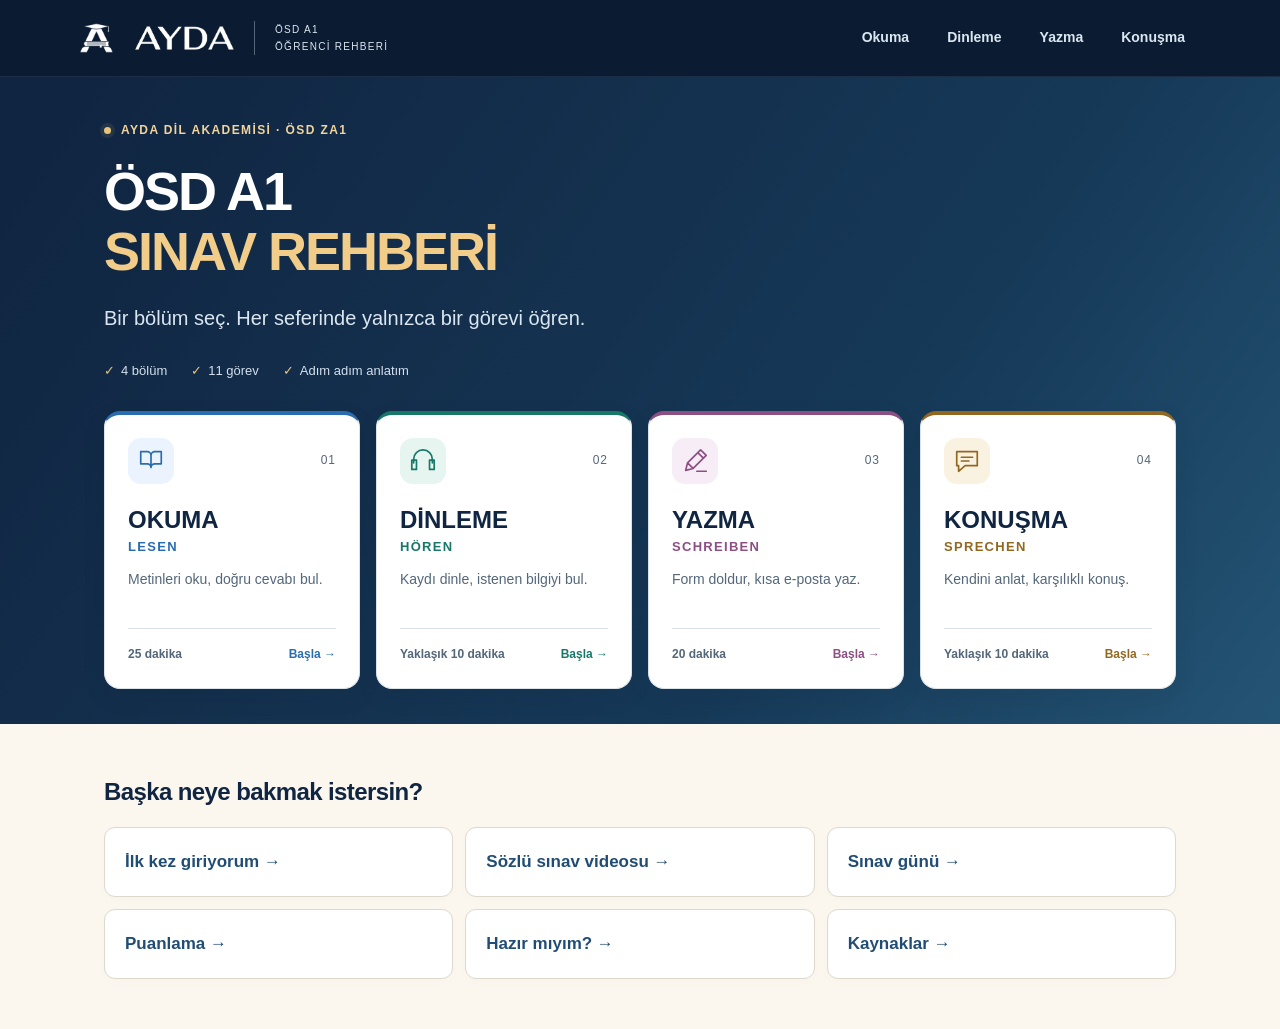
==== index.html @ 900904fc "Add files via upload" ====
<!doctype html>
<html lang="tr"><head><meta charset="utf-8"><meta name="viewport" content="width=device-width,initial-scale=1"><meta name="robots" content="noindex,nofollow"><meta name="theme-color" content="#102541"><title>ÖSD A1 Sınav Rehberi</title><link rel="stylesheet" href="style.css"><script defer src="content.js"></script><script defer src="app.js"></script></head><body>
<a class="skip" href="#main">İçeriğe geç</a><header><a class="brand" href="#ana-sayfa" aria-label="AYDA ÖSD A1 rehberi ana sayfa"><img src="assets/ayda-logo.png" width="154" height="52" alt="AYDA Dil Akademisi"><span>ÖSD A1<br>ÖĞRENCİ REHBERİ</span></a><nav aria-label="Ana bölümler"><a href="#lesen">Lesen</a><a href="#horen">Hören</a><a href="#schreiben">Schreiben</a><a href="#sprechen">Sprechen</a></nav><div class="progress" aria-hidden="true"><i id="progress"></i></div></header>
<main id="main"><div id="page-trail" hidden></div><section class="hero"><div class="eyebrow"><span class="ayda-dot" aria-hidden="true"></span> AYDA DİL AKADEMİSİ · ÖSD ZA1</div><h1>ÖSD A1<br><em>SINAV REHBERİ</em></h1><p class="lead">Bir bölüm seç. Her seferinde yalnızca bir görevi öğren.</p><div class="hero-note"><span>4 bölüm</span><span>11 görev</span><span>Adım adım anlatım</span></div><div class="section-cards"><a href="#lesen"><div class="card-top"><span class="card-icon" aria-hidden="true"><svg viewBox="0 0 30 30" fill="none" stroke="currentColor" stroke-width="1.8" stroke-linejoin="round" stroke-linecap="round"><path d="M4 5h7a4 4 0 014 4v13a4 4 0 00-4-4H4zM26 5h-7a4 4 0 00-4 4v13a4 4 0 014-4h7z"/></svg></span><span class="card-number">01</span></div><h2>OKUMA <small>LESEN</small></h2><p>Metinleri oku, doğru cevabı bul.</p><b>25 dakika <span>Başla →</span></b></a><a href="#horen"><div class="card-top"><span class="card-icon" aria-hidden="true"><svg viewBox="0 0 30 30" fill="none" stroke="currentColor" stroke-width="1.8" stroke-linejoin="round" stroke-linecap="round"><path d="M5 17v-4a10 10 0 0120 0v4M5 14H3v10h5V14zm20 0h2v10h-5V14z"/></svg></span><span class="card-number">02</span></div><h2>DİNLEME <small>HÖREN</small></h2><p>Kaydı dinle, istenen bilgiyi bul.</p><b>Yaklaşık 10 dakika <span>Başla →</span></b></a><a href="#schreiben"><div class="card-top"><span class="card-icon" aria-hidden="true"><svg viewBox="0 0 30 30" fill="none" stroke="currentColor" stroke-width="1.8" stroke-linejoin="round" stroke-linecap="round"><path d="M5 25l2-8L21 3l6 6-14 14-8 2zM18 6l6 6M7 17l6 6M17 26h10"/></svg></span><span class="card-number">03</span></div><h2>YAZMA <small>SCHREIBEN</small></h2><p>Form doldur, kısa e-posta yaz.</p><b>20 dakika <span>Başla →</span></b></a><a href="#sprechen"><div class="card-top"><span class="card-icon" aria-hidden="true"><svg viewBox="0 0 30 30" fill="none" stroke="currentColor" stroke-width="1.8" stroke-linejoin="round" stroke-linecap="round"><path d="M4 5h22v15H13l-7 6v-6H4zM9 11h12M9 15h8"/></svg></span><span class="card-number">04</span></div><h2>KONUŞMA <small>SPRECHEN</small></h2><p>Kendini anlat, karşılıklı konuş.</p><b>Yaklaşık 10 dakika <span>Başla →</span></b></a></div></section>
<section class="welcome" id="baslangic"><div><h2>İlk defa ÖSD A1 sınavına mı gireceksin?</h2><p>Endişelenme. Bu rehber sana sınavda ne yapacağını adım adım gösterecek.</p><p>Yazılı modülde okuma, dinleme ve yazma; sözlü modülde konuşma var. Yazılı bölüm yaklaşık 55 dakika sürer. Sözlüden önce 10 dakika hazırlık yaparsın.</p><p>Bu bir deneme sınavı değil. Aşağıdaki örneklerin cevapları açıklanır; amaç, sınav kâğıdını eline aldığında ne yapacağını bilmendir.</p></div><div><a class="button" href="#lesen">Rehbere Başla →</a><a id="resume" hidden class="resume" href="#lesen">Kaldığım göreve dön</a></div></section>
<details class="orientation"><summary>Kâğıtta ve dijital sınavda cevaplarımı nereye vereceğim?</summary><p>Kâğıt modelde cevap kutuları görevlerin yanında veya altında bulunur. İstenen yere numara yaz, JA/NEIN kutusunu işaretle ya da boşluğu doldur. Örnek gösterimlerdeki çerçeveler bu yerleri temsil ediyor.</p><p>Dijital sınavda aynı amaçla ekrandaki seçim ve yazı alanlarını kullanırsın. Ekranın kullanımını önceden <a href="https://test-training-digital.osd.at/" target="_blank" rel="noopener">resmî dijital eğitimde</a> incele ve ZA1 seç. Buradaki örnekler, gerçek sınav ekranının birebir kopyası değildir. Sınavda verilen talimat ve görev numarasını izle.</p><p><strong>Öğretmenin tavsiyesi:</strong> Bilmediğin bir kelimede durma. Önce senden istenen bilgiye, görsele ve bildiğin sözcüklere bak. Sınavda sözlük kullanamazsın.</p></details>
<noscript><p>Görev açıklamalarını göstermek için tarayıcında JavaScript'i etkinleştir. İnternet gerekmez; content.js ve app.js dosyaları index.html ile aynı klasörde olmalıdır.</p></noscript><div id="chapters"></div>
<section class="end-section" id="sinav-gunu"><div class="eyebrow">SON HAZIRLIK</div><h2>Sınav Günü Ne Yapmalıyım?</h2><div class="two"><div><h3>Sınavdan önce</h3><ul><li>Fotoğraflı kimliğini hazırla.</li><li>Merkezin bildirdiği saatte orada ol; ulaşımını önceden planla.</li><li>Yalnızca merkezin izin verdiği malzemeleri getir.</li><li>Telefon ve diğer elektronik cihazlar için merkezin saklama talimatını uygula. Sözlük ve izinsiz yardımcı kaynak kullanma.</li><li>Görev sırasını ve sözlüde anlatabileceğin konuları hatırla.</li></ul></div><div><h3>Sınav sırasında</h3><ul><li>Talimatı sonuna kadar oku; doğru görevde olduğuna bak.</li><li>Bir cevapta takılırsan ilerle; uygun zamanda geri dön.</li><li>Dinlemede kaçan bir bilgi yüzünden kalan kaydı bırakma.</li><li>İşaretlediğin kutuları ve yazdığın numaraları kontrol et.</li><li>Sözlüde dinle, sonra normal sesle cevap ver. Hata yaptığında iletişimi sürdür.</li></ul></div></div><p class="tip"><strong>Öğretmenin tavsiyesi:</strong> Son tekrarında sayılar, saatler, günler, harfleme, form alanları, üç soruluk e-posta ve tekrar isteme ifadelerine bak. Yeni uzun metinler ezberlemeye çalışma.</p></section>
<details class="score" id="puanlama"><summary>Puanlama Nasıl İşliyor?</summary><div class="table-wrap"><table><caption>Resmî modelin puan dağılımı</caption><thead><tr><th>Bölüm</th><th>En yüksek puan</th><th>Alt sınır</th></tr></thead><tbody><tr><td>Lesen</td><td>30</td><td>6</td></tr><tr><td>Hören</td><td>30</td><td>6</td></tr><tr><td>Schreiben</td><td>15 (5 + 10)</td><td>Görev 2: 4/10</td></tr><tr><td>Sprechen</td><td>25</td><td>12</td></tr></tbody></table></div><p>Yazılı modül için <strong>en az 38/75</strong> gerekir. Buna ek olarak Lesen 6/30, Hören 6/30 ve Schreiben Aufgabe 2'de 4/10 alt sınırlarının <strong>hepsi birlikte</strong> sağlanmalıdır. Örneğin yazılı toplamın 40 olsa bile Lesen puanın 5 ise yazılı modül geçilmiş olmaz.</p><p>Sözlü modül ayrı değerlendirilir; en az 12/25 gerekir. İki modülü de geçmek için her birinin koşullarını karşılamalısın. Bu bilgiler hedefini anlaman için var; tek bir sorudaki hata bütün sınavın sonucu değildir.</p><a href="https://www.osd.at/wp-content/uploads/2024/09/ZA1-Modellsatzbroschure_WEB.pdf#page=34" target="_blank" rel="noopener">Kaynak: resmî kitapçık, sayfa 33–34</a></details>
<section class="end-section checklist" id="kontrol"><div class="eyebrow">KENDİNE BİR BAK</div><h2>ÖSD A1 SINAVINA HAZIR MIYIM?</h2><p>Bu bir test değil. Anladığın maddeleri işaretle; eksik kalan konuyu tekrar oku.</p><p id="check-status" role="status"></p><div id="checks"></div><p class="muted" id="storage-note">İşaretlerin ve son okuduğun görev yalnızca bu tarayıcıda saklanır. Hesap veya sunucuya gönderim yoktur.</p><button class="subtle" id="reset">İşaretleri temizle</button></section>
<footer><h2>Kaynaklar ve kullanım</h2><p>Yalnızca ÖSD Zertifikat A1 (ZA1) içindir. Bağımsız bir öğrenci rehberidir; resmî ÖSD yayını değildir. Görev yapıları, süreler ve puanlar resmî kaynaklardan 15 Ekim 2026 tarihinde kontrol edildi. Örnek cümleler ve şemalar, aksi belirtilmedikçe bu rehber için hazırlanmış öğretici örneklerdir. “Öğretmenin tavsiyesi” alanları sınav kuralı değildir.</p><ul><li><a href="https://osd.at/en/portfolio-item/oesd-zertifikat-a1-za1/" target="_blank" rel="noopener">ÖSD ZA1 resmî sınav sayfası ve örnek materyaller</a></li><li><a href="https://www.osd.at/wp-content/uploads/2024/09/ZA1-Modellsatzbroschure_WEB.pdf" target="_blank" rel="noopener">Resmî model sınav kitapçığı (2024)</a> — görevler s. 8–18; değerlendirme s. 26–34.</li><li><a href="https://test-training-digital.osd.at/" target="_blank" rel="noopener">ÖSD dijital sınav eğitimi</a></li></ul><p>Rehber dosyaları indirildiğinde çevrimdışı okunabilir. Video ve resmî bağlantılar internet gerektirir.</p><a href="#">Başa dön ↑</a></footer></main><dialog id="zoom"><button id="close-zoom" aria-label="Görseli kapat">Kapat ×</button><div id="zoom-content"></div></dialog><div id="toast" role="status" aria-live="polite"></div></body></html>
---- style.css ----
:root{--paper:#f7f6f2;--ink:#23384a;--blue:#244d76;--soft:#eaf1f7;--line:#dbe2e5;--muted:#526673}*{box-sizing:border-box}html{scroll-behavior:smooth;scroll-padding-top:110px}body{margin:0;background:var(--paper);color:var(--ink);font:17px/1.65 system-ui,-apple-system,"Segoe UI",sans-serif}a{color:var(--blue);text-underline-offset:4px}button,a,input,summary{-webkit-tap-highlight-color:transparent}button,input{font:inherit}button,summary{cursor:pointer}button,.button{min-height:44px}a:focus-visible,button:focus-visible,input:focus-visible,summary:focus-visible{outline:3px solid #b45e1c;outline-offset:4px}header{position:sticky;top:0;z-index:10;background:#f7f6f2f5;backdrop-filter:blur(12px);border-bottom:1px solid var(--line);padding:18px max(24px,calc((100vw - 1120px)/2));display:flex;align-items:center;justify-content:space-between;gap:24px}.brand{text-decoration:none;font-weight:800;white-space:nowrap}.brand span{font-size:10px;letter-spacing:1.5px;margin-left:14px;font-weight:500}nav{display:flex;gap:22px}nav a{font-size:14px;font-weight:650;text-decoration:none;padding:8px 0}nav a.active{border-bottom:2px solid var(--blue)}.progress{position:absolute;left:0;bottom:-1px;width:100%;height:3px}.progress i{display:block;background:#5d8dad;width:0;height:100%}main{max-width:1120px;margin:auto;padding:0 24px}.hero{padding:66px 0 36px}.eyebrow{font-size:12px;letter-spacing:2px;font-weight:750;color:var(--blue)}h1{font-size:clamp(38px,6vw,66px);line-height:1.12;letter-spacing:-2px;margin:20px 0}h1 em{font-style:normal;color:var(--blue)}h2{font-size:28px;line-height:1.3;letter-spacing:-.6px}h3{font-size:20px;line-height:1.4}p{margin:12px 0}.lead{font-size:20px;max-width:610px;color:var(--muted)}.hero-note{display:flex;gap:24px;font-size:13px;color:var(--muted);margin:25px 0 35px}.section-cards{display:grid;grid-template-columns:repeat(4,1fr);gap:14px}.section-cards>a{background:white;padding:24px 20px;border:1px solid var(--line);border-radius:12px;text-decoration:none;color:var(--ink)}.section-cards>a:hover{border-color:var(--blue)}.card-number{font-size:13px;color:#607f98}.section-cards h2{font-size:18px;margin:15px 0 8px;letter-spacing:0}.section-cards small{display:block;font-size:15px;font-weight:450;margin-top:4px}.section-cards p{font-size:14px;color:var(--muted);min-height:48px}.section-cards b{font-size:12px;display:flex;justify-content:space-between;border-top:1px solid var(--line);padding-top:16px}.welcome{background:var(--soft);border-radius:14px;padding:30px;display:grid;grid-template-columns:1fr 190px;gap:30px;align-items:center}.welcome h2{font-size:23px;margin-top:0}.welcome p{font-size:16px}.button{display:inline-flex;align-items:center;justify-content:center;padding:12px 18px;border-radius:7px;background:var(--blue);color:white;text-decoration:none;font-weight:650;font-size:14px}.resume{display:block;font-size:14px;margin-top:20px}[hidden]{display:none!important}details{border:1px solid var(--line);border-radius:10px;padding:20px 24px;background:white;margin:24px 0}summary{font-weight:650;min-height:26px}summary::marker{color:var(--blue)}.chapter{padding-top:60px}.chapter-head{padding-bottom:22px;border-bottom:2px solid var(--blue)}.chapter-head h2{font-size:36px;margin:12px 0}.chapter-head h2 span{font-weight:400;color:var(--muted);font-size:25px;margin-left:12px}.chapter-head p{max-width:780px}.badge{display:inline-block;border:1px solid #b9cbd7;border-radius:20px;padding:4px 12px;font-size:13px;margin-right:8px}.task-links{display:flex;flex-wrap:wrap;gap:8px;margin-top:24px}.task-links a{font-size:14px;text-decoration:none;background:white;padding:8px 14px;border-radius:5px;border:1px solid var(--line)}.task{background:white;border:1px solid var(--line);border-radius:14px;margin:28px 0;padding:32px;scroll-margin-top:110px}.task-top{font-size:12px;letter-spacing:1.6px;color:var(--blue);font-weight:700}.task h3.title{font-size:28px;margin:9px 0 28px}.task h4{font-size:17px;margin:28px 0 12px}.task h4 .n{display:inline-grid;place-items:center;background:var(--soft);width:27px;height:27px;border-radius:50%;font-size:13px;margin-right:8px}.example{background:#f7f8fa;border:1px solid var(--line);border-radius:9px;padding:22px;margin-top:12px}.example-label{font-size:11px;letter-spacing:1.2px;color:var(--muted);margin-bottom:12px;text-transform:uppercase}.phrase{position:relative;border-left:3px solid #b7cbdc;padding:8px 70px 8px 14px;margin:12px 0}.phrase [lang=de]{font-weight:650;display:block}.translation{display:block;font-size:14px;color:var(--muted);margin-top:4px}.copy{position:absolute;right:0;top:4px;border:0;background:transparent;color:var(--blue);font-size:11px;padding:8px}.two{display:grid;grid-template-columns:1fr 1fr;gap:18px}.tip{background:#edf4f7;border-left:3px solid #81a2b7;padding:16px 20px}.thought{font-style:italic;color:#47657a;padding:0 20px;border-left:2px solid #b7cbdc}.mistakes>div{padding:16px;border-radius:7px;background:#fcf2ee}.mistakes>div+div{background:#eef5ef}.mistakes strong{font-size:13px;display:block;margin-bottom:5px}.remember{font-weight:650;color:var(--blue);font-size:19px}.next{display:block;border-top:1px solid var(--line);padding-top:20px;margin-top:26px;text-align:right;text-decoration:none;font-size:14px}ol,ul{padding-left:24px}li{padding:4px 0}mark{background:#e0ecbf;color:inherit;padding:0 3px}.mapping{display:grid;grid-template-columns:1fr 30px 1fr;align-items:center;gap:10px}.mapping>div{background:white;border:1px solid var(--line);padding:14px;border-radius:6px}.mapping>span{text-align:center}.answer{display:inline-block;padding:6px 14px;border:2px solid #70917a;border-radius:4px;background:white;font-weight:700}.dictionary{display:grid;grid-template-columns:repeat(3,1fr);gap:8px}.dictionary div{background:white;border:1px solid var(--line);padding:10px;border-radius:5px;font-size:14px}.dictionary b{display:block;color:var(--blue)}.signs{display:grid;grid-template-columns:repeat(5,1fr);gap:10px}.signs button{background:white;border:1px solid var(--line);border-radius:8px;padding:14px 5px;color:var(--ink)}.symbol{font-size:37px;display:block}.signs small{display:block;font-size:12px}.note-row{display:grid;grid-template-columns:130px 1fr;gap:12px;border-bottom:1px dashed #bacbd5;padding:12px 0}.note-row small{color:var(--muted);display:block}.flow{display:flex;gap:10px;flex-wrap:wrap}.flow>span{background:white;padding:12px;border:1px solid var(--line);border-radius:8px;flex:1;min-width:140px}.scene{border:0;background:#ecf2f3;width:100%;padding:0;border-radius:10px;overflow:hidden}.scene svg{display:block;width:100%;height:auto}.scene-label{display:block;padding:8px;font-size:13px}.video-box{aspect-ratio:16/9;background:#e4edf3;display:grid;place-items:center;border-radius:10px;overflow:hidden}.video-box iframe{width:100%;height:100%;border:0}.video-box button{border:1px solid #b6c8d6;border-radius:9px;padding:20px;background:white;color:var(--blue)}.end-section{padding:45px 0}.table-wrap{overflow:auto}table{border-collapse:collapse;width:100%;font-size:15px}caption{text-align:left;margin:16px 0}th,td{text-align:left;border-bottom:1px solid var(--line);padding:12px 8px}th{background:var(--soft)}.checklist label{display:flex;gap:14px;align-items:flex-start;padding:15px;border-bottom:1px solid var(--line);cursor:pointer}.checklist input{width:22px;height:22px;flex-shrink:0;accent-color:var(--blue);margin:3px 0}.checklist label:has(:checked){background:#edf3ed}.muted{font-size:13px;color:var(--muted)}.subtle{background:white;color:var(--blue);border:1px solid var(--line);border-radius:6px;padding:8px 15px}footer{border-top:1px solid var(--line);padding:35px 0 55px;font-size:14px;color:var(--muted)}footer h2{font-size:21px}dialog{border:0;border-radius:12px;max-width:min(900px,92vw);width:900px;padding:20px;background:white;color:var(--ink)}dialog::backdrop{background:#182f46bb}dialog svg{width:100%;height:auto}#close-zoom{float:right;border:0;background:var(--soft);border-radius:6px;padding:10px;margin-bottom:15px}#zoom-content{clear:both}#zoom-content .symbol{font-size:110px;text-align:center}#toast{position:fixed;bottom:22px;left:50%;transform:translateX(-50%);background:var(--ink);color:white;padding:10px 20px;border-radius:8px;z-index:30;font-size:14px;display:none}.skip{position:fixed;left:16px;top:-80px;z-index:50;background:white;padding:10px}.skip:focus{top:10px}@media(max-width:760px){header{padding:12px 20px;display:block}.brand{font-size:16px}.brand span{font-size:9px}nav{justify-content:space-between;gap:10px;margin-top:6px}nav a{font-size:13px;padding:6px 0}main{padding:0 18px}.hero{padding-top:35px}.section-cards{grid-template-columns:1fr 1fr;gap:10px}.section-cards>a{padding:17px 14px}.section-cards h2{font-size:15px}.section-cards p{font-size:13px;min-height:44px}.section-cards b{font-size:11px}.welcome{display:block;padding:23px}.welcome .button{margin-top:12px}.two{grid-template-columns:1fr}.task{padding:22px 18px}.task h3.title{font-size:25px}.chapter-head h2{font-size:30px}.chapter-head h2 span{display:block;margin:5px 0;font-size:22px}.dictionary{grid-template-columns:1fr 1fr}.signs{grid-template-columns:repeat(2,1fr)}.example{padding:15px}.mapping{grid-template-columns:1fr}.mapping>span{transform:rotate(90deg)}.hero-note{gap:12px;font-size:11px}.note-row{grid-template-columns:100px 1fr}.lead{font-size:18px}details{padding:18px}h2{font-size:25px}.phrase{padding-right:62px}.task-links a{font-size:13px}.score table{font-size:13px}th,td{padding:9px 4px}}@media(prefers-reduced-motion:reduce){html{scroll-behavior:auto}}@media print{header,.copy,.next,.video-box,button,.progress{display:none!important}body{background:white;font-size:11pt}.task{break-inside:avoid}main{max-width:none}.chapter{padding-top:20px}details{display:block}}

.scene img{display:block;width:100%;height:auto}#zoom-content img{display:block;width:100%;height:auto;max-height:75vh;object-fit:contain}
/* Tek görevli, belirgin ve sade gezinme */
html{scroll-behavior:auto}#page-trail{display:flex;align-items:center;gap:12px;padding:24px 0;font-size:15px;flex-wrap:wrap}#page-trail a{font-weight:700}.chapter{padding-top:6px}.chapter-head{padding:30px 0;border:0}.chapter-head h2{font-size:44px;color:var(--blue);font-weight:850}.chapter-head h2 span{font-size:20px;letter-spacing:2px}.task-links{display:grid;grid-template-columns:1fr;margin:30px 0;gap:16px}.task-links a{display:flex;align-items:center;gap:20px;padding:23px;border:2px solid #cbd9e4;border-radius:12px;font-size:21px;line-height:1.4}.task-links a:hover{background:var(--soft);border-color:var(--blue)}.pick-number{display:grid;place-items:center;background:var(--blue);color:white;min-width:48px;height:48px;border-radius:10px;font-size:26px;font-weight:800}.task-links small{display:block;font-size:14px;margin-top:6px;font-weight:500}.task{margin-top:0;max-width:900px;margin-left:auto;margin-right:auto}.task-top{font-size:15px;letter-spacing:1px;font-weight:800;background:var(--soft);display:inline-block;padding:8px 12px;border-radius:6px}.task h3.title{font-size:36px;line-height:1.25;font-weight:850;color:var(--blue);margin:20px 0 35px}.task h4{display:flex;align-items:center;gap:10px;background:var(--blue);color:white;padding:15px 18px;border-radius:8px;font-size:20px;letter-spacing:.3px;margin:38px 0 18px}.task h4 .n{background:white;color:var(--blue);width:30px;height:30px;flex-shrink:0;margin:0;font-weight:800}.task h5{font-size:19px;margin:25px 0 12px}.task-bottom{display:flex;justify-content:space-between;gap:16px;align-items:center;border-top:2px solid var(--line);margin-top:35px;padding-top:24px}.back-button{padding:12px 4px;font-size:15px;font-weight:650}.task-bottom .button{font-size:16px}.quick-links{display:grid;grid-template-columns:repeat(3,1fr);gap:12px}.quick-links a{display:block;background:white;border:1px solid var(--line);border-radius:8px;padding:20px;text-decoration:none;font-weight:650}#home-extras{padding:12px 0 50px}#home-extras .resume{background:var(--soft);padding:18px;border-radius:8px;margin:0 0 25px;font-weight:700}.hero{padding-top:38px}h1{font-size:52px}.hero-note{margin-bottom:24px}.section-cards h2{font-size:24px;font-weight:850}.section-cards small{font-size:13px;letter-spacing:1.3px}.section-cards>a{border:2px solid #cbd9e4}.welcome{margin-top:10px}.task p,.task li{line-height:1.8}header .progress{display:none}@media(max-width:760px){h1{font-size:35px;letter-spacing:-1px}.hero{padding-top:25px}.hero .lead{font-size:17px}.section-cards h2{font-size:19px}.section-cards>a{padding:14px 12px}.section-cards p{font-size:13px;min-height:44px}.section-cards b{display:block;font-size:11px}.section-cards b span{display:block;margin-top:5px;font-size:13px;color:var(--blue)}.hero-note{margin:18px 0}.card-number{font-size:12px}.quick-links{grid-template-columns:1fr 1fr}.quick-links a{font-size:14px;padding:16px}.task h3.title{font-size:29px}.task h4{font-size:17px;padding:14px 12px}.task{border:0;border-radius:0;background:transparent;padding:8px 0 24px}.task .example{background:white}.task-top{font-size:13px}.task-links a{font-size:19px;padding:20px 16px;gap:15px}.chapter-head h2{font-size:36px}.task-bottom{align-items:stretch;flex-direction:column}.task-bottom a{text-align:center}.task-bottom .button{order:-1}#page-trail{font-size:13px;gap:9px;padding:18px 0}.end-section{padding-top:15px}}
h1[tabindex],h2[tabindex],h3[tabindex]{outline:none}

/* AYDA: kullanıcının V5 ana sayfa tasarımından alınan marka dili */
:root{--paper:#fbf7ef;--ink:#142b44;--blue:#214d75;--soft:#edf5fb;--line:#dbe3ea;--muted:#536779;--navy:#102541;--deep:#0b1b31;--gold:#e8c37b}
body{background:var(--paper);font-family:-apple-system,BlinkMacSystemFont,"Segoe UI",Roboto,Arial,sans-serif;-webkit-font-smoothing:antialiased}
header{background:var(--deep);border-bottom:1px solid #3c547055;padding-top:12px;padding-bottom:12px;color:#fff;backdrop-filter:none}
.brand{display:flex;align-items:center;gap:20px;color:#fff;min-height:52px}.brand img{display:block;width:154px;height:auto;object-fit:contain}.brand span{font-size:10px;line-height:1.7;border-left:1px solid #536779;padding-left:20px;margin:0;color:#dbe7f0;letter-spacing:1.3px}
header nav{gap:8px}header nav a{color:#dbe7f0;min-height:44px;display:flex;align-items:center;padding:9px 15px;border-radius:7px}header nav a:hover{background:#ffffff10}header nav a.active{color:var(--gold);background:#ffffff0c;border-bottom:2px solid var(--gold)}
.hero{position:relative;padding:44px 0 35px;isolation:isolate}.hero::before{content:'';position:absolute;inset:0 calc((1072px - 100vw)/2);background:linear-gradient(125deg,#102541 5%,#163958 66%,#245474);z-index:-1;pointer-events:none}.hero .eyebrow{display:flex;align-items:center;gap:10px;color:#f2d49c;letter-spacing:1.4px}.ayda-dot{width:7px;height:7px;border-radius:50%;background:var(--gold);box-shadow:0 0 0 4px #e8c37b18;flex-shrink:0}.hero h1{color:white;font-size:54px;font-weight:800;letter-spacing:-2px}.hero h1 em{color:#f1cd89}.hero .lead{color:#dbe7f0}.hero-note{color:#d4e1ed}.hero-note span:before{content:'✓';color:var(--gold);margin-right:6px}
.section-cards{gap:16px;margin-top:30px}.section-cards>a{--accent:#296cb0;--card-soft:#eaf3fe;border:1px solid #dbe3ea;border-top:4px solid var(--accent);border-radius:16px;background:#fff;box-shadow:0 8px 25px #06182913;padding:23px}.section-cards>a:nth-child(2){--accent:#17786a;--card-soft:#e6f5ef}.section-cards>a:nth-child(3){--accent:#8d4f83;--card-soft:#f6edf6}.section-cards>a:nth-child(4){--accent:#926720;--card-soft:#faf2e0}.section-cards>a:hover{border-color:var(--accent)}.card-top{display:flex;align-items:center;justify-content:space-between;gap:12px}.card-icon{display:grid;place-items:center;width:46px;height:46px;border-radius:13px;background:var(--card-soft);color:var(--accent)}.card-icon svg{width:28px;height:28px}.card-number{font-size:12px;letter-spacing:1px;color:var(--muted)}.section-cards h2{color:var(--navy);margin-top:20px}.section-cards small{color:var(--accent);font-weight:700}.section-cards b{color:var(--muted);font-weight:550}.section-cards b span{color:var(--accent);font-weight:750}
#home-extras{padding-top:32px}#home-extras h2{font-size:24px;color:var(--navy)}.quick-links a{border-radius:11px;border-color:#ded8cd;box-shadow:0 3px 12px #10254104}.quick-links a:hover{background:#fffaf1;border-color:#c9ab72}#home-extras .resume{background:#fff2d8;color:#80571c;border:1px solid #e5d1af}
.button{background:var(--gold);color:var(--deep);border:1px solid transparent;border-radius:9px;min-height:48px;font-weight:750;box-shadow:0 8px 22px #0000000e}.button:hover{background:#f0d29b}.back-button{color:var(--blue)}
.chapter-head{background:#fff;border:1px solid var(--line);border-radius:16px;padding:30px;margin-bottom:35px}.chapter-head .eyebrow{color:#80571c}.chapter-head h2{color:var(--navy)}.badge{background:#f4f7fa;border-color:#dbe3ea;border-radius:6px}.task-links a{border:1px solid #cbdce9;border-radius:12px;background:linear-gradient(145deg,#f2f7fc,#fff);font-weight:700}.pick-number{background:var(--navy);color:var(--gold);border-radius:12px}.task-links small{color:var(--blue)}.task{border-radius:16px;border-color:#dbe3ea}.task-top{background:#fff2d8;color:#80571c;border-radius:6px}.task h3.title{color:var(--navy)}.task h4{background:var(--navy);border-left:4px solid var(--gold);border-radius:9px;font-weight:800}.task h4 .n{background:var(--gold);color:var(--navy)}.example{background:#f4f8fb;border-color:#d3e2ee;border-radius:12px}.tip{background:#fff8eb;border-left-color:#c49a51;color:#60481e}.remember{color:var(--navy);background:#fbf7ef;border:1px solid #e5d1af;border-radius:10px;padding:18px}.welcome{background:#fff;border:1px solid var(--line)}.score,.orientation,details{border-radius:12px}.end-section h2{color:var(--navy)}.checklist label{background:#fff;margin:8px 0;border:1px solid var(--line);border-radius:9px}.video-box{background:var(--navy)}.video-box button{background:var(--gold);color:var(--deep);border:0;font-weight:750}.subtle{border-radius:9px}
@media(max-width:1119px){.hero::before{left:-24px;right:-24px}}@media(max-width:760px){header{padding:10px 18px 7px}.brand{justify-content:space-between;gap:12px;min-height:44px}.brand img{width:126px}.brand span{font-size:9px;padding-left:14px}header nav{margin-top:8px;gap:4px}header nav a{padding:8px 9px;min-height:40px;font-size:13px;justify-content:center}.hero{padding-top:26px}.hero::before{left:-18px;right:-18px}.hero .eyebrow{font-size:10px;letter-spacing:.9px}.hero h1{font-size:35px;letter-spacing:-1px}.hero .lead{font-size:16px;line-height:1.6}.hero-note{font-size:10px;gap:10px}.section-cards{gap:12px;margin-top:24px}.section-cards>a{padding:15px 12px;border-radius:12px}.card-icon{width:36px;height:36px;border-radius:10px}.card-icon svg{width:23px;height:23px}.section-cards h2{font-size:18px;margin-top:14px}.section-cards small{font-size:11px}.section-cards p{font-size:12px;min-height:40px}.section-cards b{font-size:10px;padding-top:11px}.section-cards b span{font-size:12px}.chapter-head{padding:23px 17px}.chapter-head h2{font-size:32px}.task-links a{padding:17px 12px;font-size:17px;gap:12px}.pick-number{min-width:42px;height:42px;font-size:23px}.task{border-radius:0}.task h3.title{font-size:29px}.task h4{font-size:17px}.task .example{background:#fff}.quick-links a{font-size:13px}.task-top{font-size:12px}.remember{font-size:18px}html{scroll-padding-top:125px}}
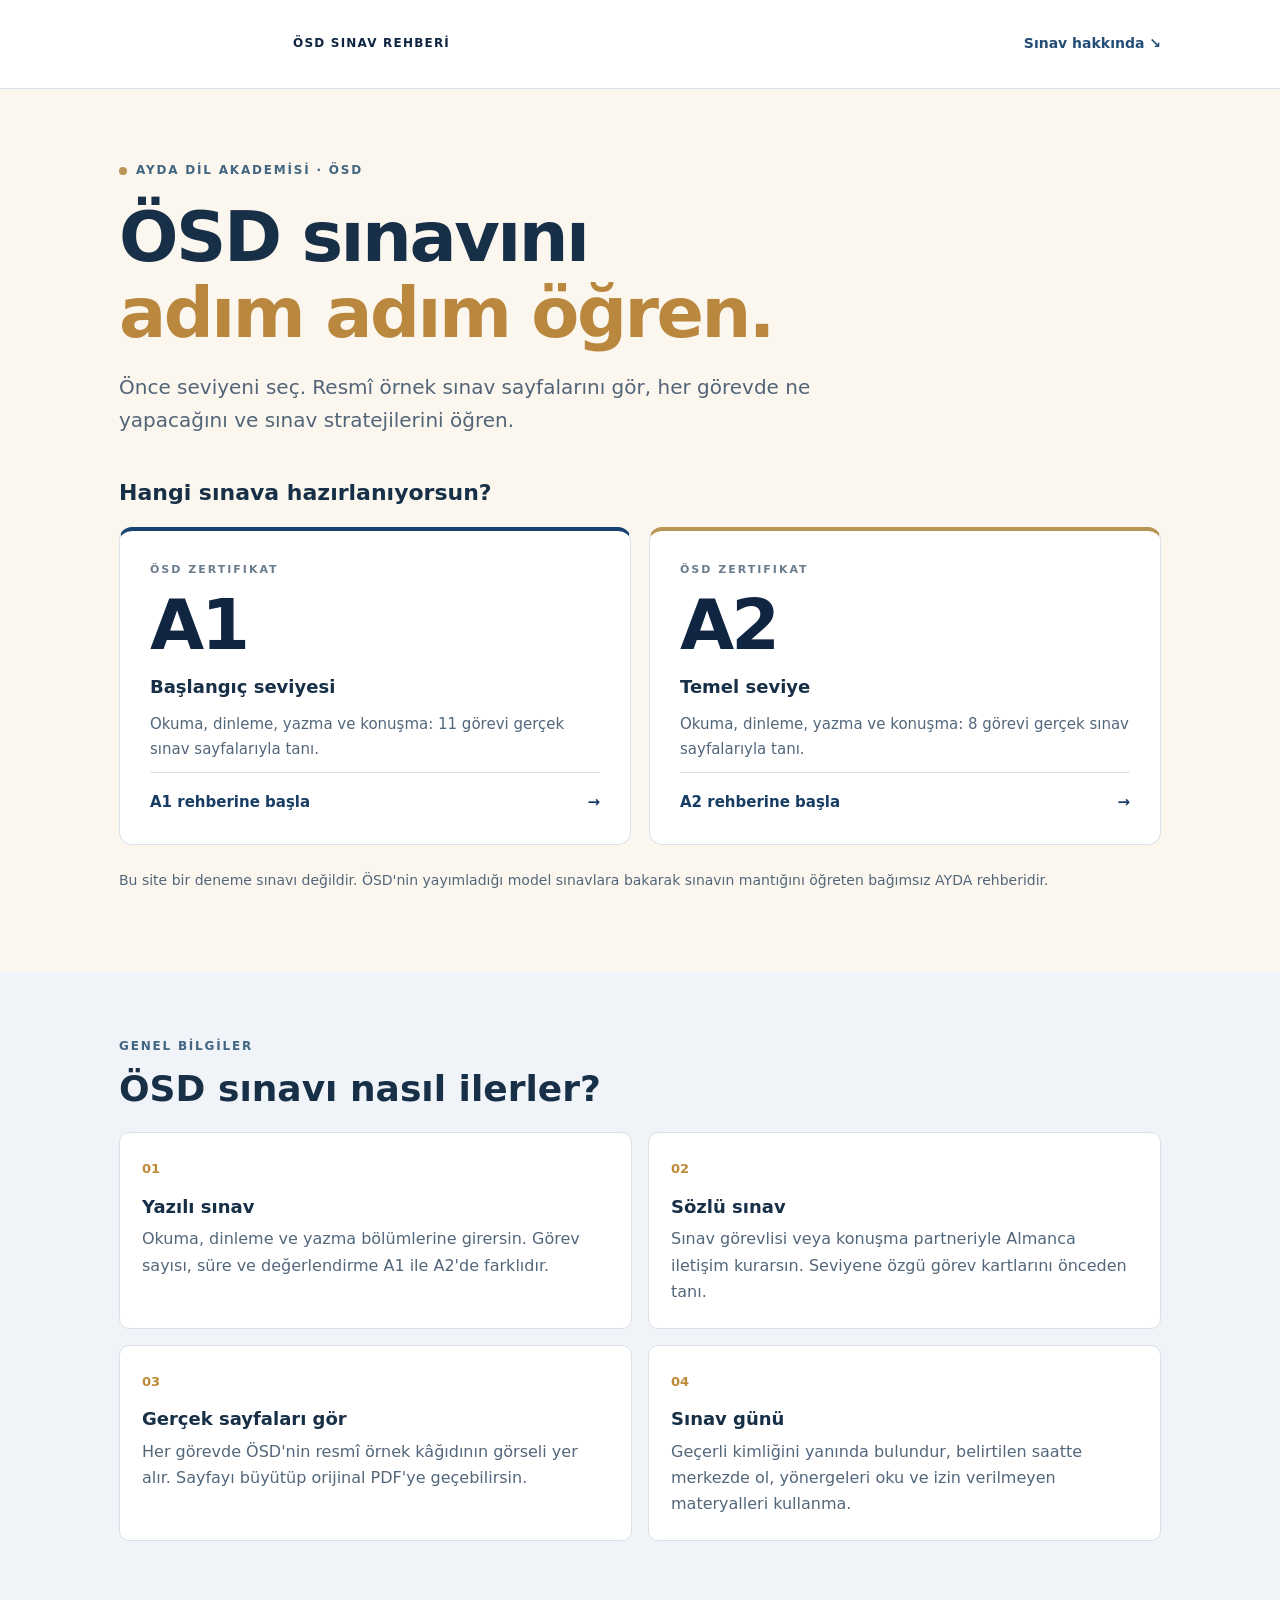
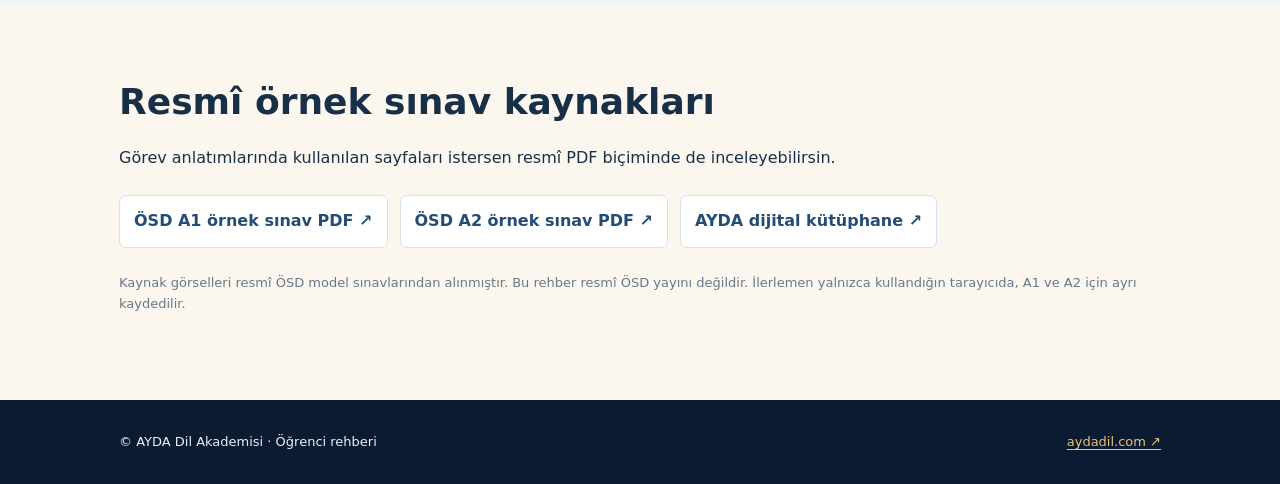
==== commit c672722e: "Build unified ÖSD landing, A1/A2 sections and original exam scan previews" ====
--- a/index.html
+++ b/index.html
@@ -1,11 +1,6 @@
 <!doctype html>
-<html lang="tr"><head><meta charset="utf-8"><meta name="viewport" content="width=device-width,initial-scale=1"><meta name="robots" content="noindex,nofollow"><meta name="theme-color" content="#102541"><title>ÖSD A1 Sınav Rehberi</title><link rel="stylesheet" href="style.css"><script defer src="content.js"></script><script defer src="app.js"></script></head><body>
-<a class="skip" href="#main">İçeriğe geç</a><header><a class="brand" href="#ana-sayfa" aria-label="AYDA ÖSD A1 rehberi ana sayfa"><img src="assets/ayda-logo.png" width="154" height="52" alt="AYDA Dil Akademisi"><span>ÖSD A1<br>ÖĞRENCİ REHBERİ</span></a><nav aria-label="Ana bölümler"><a href="#lesen">Lesen</a><a href="#horen">Hören</a><a href="#schreiben">Schreiben</a><a href="#sprechen">Sprechen</a></nav><div class="progress" aria-hidden="true"><i id="progress"></i></div></header>
-<main id="main"><div id="page-trail" hidden></div><section class="hero"><div class="eyebrow"><span class="ayda-dot" aria-hidden="true"></span> AYDA DİL AKADEMİSİ · ÖSD ZA1</div><h1>ÖSD A1<br><em>SINAV REHBERİ</em></h1><p class="lead">Bir bölüm seç. Her seferinde yalnızca bir görevi öğren.</p><div class="hero-note"><span>4 bölüm</span><span>11 görev</span><span>Adım adım anlatım</span></div><div class="section-cards"><a href="#lesen"><div class="card-top"><span class="card-icon" aria-hidden="true"><svg viewBox="0 0 30 30" fill="none" stroke="currentColor" stroke-width="1.8" stroke-linejoin="round" stroke-linecap="round"><path d="M4 5h7a4 4 0 014 4v13a4 4 0 00-4-4H4zM26 5h-7a4 4 0 00-4 4v13a4 4 0 014-4h7z"/></svg></span><span class="card-number">01</span></div><h2>OKUMA <small>LESEN</small></h2><p>Metinleri oku, doğru cevabı bul.</p><b>25 dakika <span>Başla →</span></b></a><a href="#horen"><div class="card-top"><span class="card-icon" aria-hidden="true"><svg viewBox="0 0 30 30" fill="none" stroke="currentColor" stroke-width="1.8" stroke-linejoin="round" stroke-linecap="round"><path d="M5 17v-4a10 10 0 0120 0v4M5 14H3v10h5V14zm20 0h2v10h-5V14z"/></svg></span><span class="card-number">02</span></div><h2>DİNLEME <small>HÖREN</small></h2><p>Kaydı dinle, istenen bilgiyi bul.</p><b>Yaklaşık 10 dakika <span>Başla →</span></b></a><a href="#schreiben"><div class="card-top"><span class="card-icon" aria-hidden="true"><svg viewBox="0 0 30 30" fill="none" stroke="currentColor" stroke-width="1.8" stroke-linejoin="round" stroke-linecap="round"><path d="M5 25l2-8L21 3l6 6-14 14-8 2zM18 6l6 6M7 17l6 6M17 26h10"/></svg></span><span class="card-number">03</span></div><h2>YAZMA <small>SCHREIBEN</small></h2><p>Form doldur, kısa e-posta yaz.</p><b>20 dakika <span>Başla →</span></b></a><a href="#sprechen"><div class="card-top"><span class="card-icon" aria-hidden="true"><svg viewBox="0 0 30 30" fill="none" stroke="currentColor" stroke-width="1.8" stroke-linejoin="round" stroke-linecap="round"><path d="M4 5h22v15H13l-7 6v-6H4zM9 11h12M9 15h8"/></svg></span><span class="card-number">04</span></div><h2>KONUŞMA <small>SPRECHEN</small></h2><p>Kendini anlat, karşılıklı konuş.</p><b>Yaklaşık 10 dakika <span>Başla →</span></b></a></div></section>
-<section class="welcome" id="baslangic"><div><h2>İlk defa ÖSD A1 sınavına mı gireceksin?</h2><p>Endişelenme. Bu rehber sana sınavda ne yapacağını adım adım gösterecek.</p><p>Yazılı modülde okuma, dinleme ve yazma; sözlü modülde konuşma var. Yazılı bölüm yaklaşık 55 dakika sürer. Sözlüden önce 10 dakika hazırlık yaparsın.</p><p>Bu bir deneme sınavı değil. Aşağıdaki örneklerin cevapları açıklanır; amaç, sınav kâğıdını eline aldığında ne yapacağını bilmendir.</p></div><div><a class="button" href="#lesen">Rehbere Başla →</a><a id="resume" hidden class="resume" href="#lesen">Kaldığım göreve dön</a></div></section>
-<details class="orientation"><summary>Kâğıtta ve dijital sınavda cevaplarımı nereye vereceğim?</summary><p>Kâğıt modelde cevap kutuları görevlerin yanında veya altında bulunur. İstenen yere numara yaz, JA/NEIN kutusunu işaretle ya da boşluğu doldur. Örnek gösterimlerdeki çerçeveler bu yerleri temsil ediyor.</p><p>Dijital sınavda aynı amaçla ekrandaki seçim ve yazı alanlarını kullanırsın. Ekranın kullanımını önceden <a href="https://test-training-digital.osd.at/" target="_blank" rel="noopener">resmî dijital eğitimde</a> incele ve ZA1 seç. Buradaki örnekler, gerçek sınav ekranının birebir kopyası değildir. Sınavda verilen talimat ve görev numarasını izle.</p><p><strong>Öğretmenin tavsiyesi:</strong> Bilmediğin bir kelimede durma. Önce senden istenen bilgiye, görsele ve bildiğin sözcüklere bak. Sınavda sözlük kullanamazsın.</p></details>
-<noscript><p>Görev açıklamalarını göstermek için tarayıcında JavaScript'i etkinleştir. İnternet gerekmez; content.js ve app.js dosyaları index.html ile aynı klasörde olmalıdır.</p></noscript><div id="chapters"></div>
-<section class="end-section" id="sinav-gunu"><div class="eyebrow">SON HAZIRLIK</div><h2>Sınav Günü Ne Yapmalıyım?</h2><div class="two"><div><h3>Sınavdan önce</h3><ul><li>Fotoğraflı kimliğini hazırla.</li><li>Merkezin bildirdiği saatte orada ol; ulaşımını önceden planla.</li><li>Yalnızca merkezin izin verdiği malzemeleri getir.</li><li>Telefon ve diğer elektronik cihazlar için merkezin saklama talimatını uygula. Sözlük ve izinsiz yardımcı kaynak kullanma.</li><li>Görev sırasını ve sözlüde anlatabileceğin konuları hatırla.</li></ul></div><div><h3>Sınav sırasında</h3><ul><li>Talimatı sonuna kadar oku; doğru görevde olduğuna bak.</li><li>Bir cevapta takılırsan ilerle; uygun zamanda geri dön.</li><li>Dinlemede kaçan bir bilgi yüzünden kalan kaydı bırakma.</li><li>İşaretlediğin kutuları ve yazdığın numaraları kontrol et.</li><li>Sözlüde dinle, sonra normal sesle cevap ver. Hata yaptığında iletişimi sürdür.</li></ul></div></div><p class="tip"><strong>Öğretmenin tavsiyesi:</strong> Son tekrarında sayılar, saatler, günler, harfleme, form alanları, üç soruluk e-posta ve tekrar isteme ifadelerine bak. Yeni uzun metinler ezberlemeye çalışma.</p></section>
-<details class="score" id="puanlama"><summary>Puanlama Nasıl İşliyor?</summary><div class="table-wrap"><table><caption>Resmî modelin puan dağılımı</caption><thead><tr><th>Bölüm</th><th>En yüksek puan</th><th>Alt sınır</th></tr></thead><tbody><tr><td>Lesen</td><td>30</td><td>6</td></tr><tr><td>Hören</td><td>30</td><td>6</td></tr><tr><td>Schreiben</td><td>15 (5 + 10)</td><td>Görev 2: 4/10</td></tr><tr><td>Sprechen</td><td>25</td><td>12</td></tr></tbody></table></div><p>Yazılı modül için <strong>en az 38/75</strong> gerekir. Buna ek olarak Lesen 6/30, Hören 6/30 ve Schreiben Aufgabe 2'de 4/10 alt sınırlarının <strong>hepsi birlikte</strong> sağlanmalıdır. Örneğin yazılı toplamın 40 olsa bile Lesen puanın 5 ise yazılı modül geçilmiş olmaz.</p><p>Sözlü modül ayrı değerlendirilir; en az 12/25 gerekir. İki modülü de geçmek için her birinin koşullarını karşılamalısın. Bu bilgiler hedefini anlaman için var; tek bir sorudaki hata bütün sınavın sonucu değildir.</p><a href="https://www.osd.at/wp-content/uploads/2024/09/ZA1-Modellsatzbroschure_WEB.pdf#page=34" target="_blank" rel="noopener">Kaynak: resmî kitapçık, sayfa 33–34</a></details>
-<section class="end-section checklist" id="kontrol"><div class="eyebrow">KENDİNE BİR BAK</div><h2>ÖSD A1 SINAVINA HAZIR MIYIM?</h2><p>Bu bir test değil. Anladığın maddeleri işaretle; eksik kalan konuyu tekrar oku.</p><p id="check-status" role="status"></p><div id="checks"></div><p class="muted" id="storage-note">İşaretlerin ve son okuduğun görev yalnızca bu tarayıcıda saklanır. Hesap veya sunucuya gönderim yoktur.</p><button class="subtle" id="reset">İşaretleri temizle</button></section>
-<footer><h2>Kaynaklar ve kullanım</h2><p>Yalnızca ÖSD Zertifikat A1 (ZA1) içindir. Bağımsız bir öğrenci rehberidir; resmî ÖSD yayını değildir. Görev yapıları, süreler ve puanlar resmî kaynaklardan 15 Ekim 2026 tarihinde kontrol edildi. Örnek cümleler ve şemalar, aksi belirtilmedikçe bu rehber için hazırlanmış öğretici örneklerdir. “Öğretmenin tavsiyesi” alanları sınav kuralı değildir.</p><ul><li><a href="https://osd.at/en/portfolio-item/oesd-zertifikat-a1-za1/" target="_blank" rel="noopener">ÖSD ZA1 resmî sınav sayfası ve örnek materyaller</a></li><li><a href="https://www.osd.at/wp-content/uploads/2024/09/ZA1-Modellsatzbroschure_WEB.pdf" target="_blank" rel="noopener">Resmî model sınav kitapçığı (2024)</a> — görevler s. 8–18; değerlendirme s. 26–34.</li><li><a href="https://test-training-digital.osd.at/" target="_blank" rel="noopener">ÖSD dijital sınav eğitimi</a></li></ul><p>Rehber dosyaları indirildiğinde çevrimdışı okunabilir. Video ve resmî bağlantılar internet gerektirir.</p><a href="#">Başa dön ↑</a></footer></main><dialog id="zoom"><button id="close-zoom" aria-label="Görseli kapat">Kapat ×</button><div id="zoom-content"></div></dialog><div id="toast" role="status" aria-live="polite"></div></body></html>
+<html lang="tr"><head><meta charset="utf-8"><meta name="viewport" content="width=device-width, initial-scale=1"><meta name="theme-color" content="#102541"><meta name="robots" content="noindex,nofollow"><meta name="description" content="AYDA Dil Akademisi ÖSD A1 ve ÖSD A2 sınav rehberleri; gerçek model sınav sayfaları, öğretmen açıklamaları, stratejiler ve sınav günü bilgileri."><title>ÖSD Sınav Rehberi · A1 &amp; A2 | AYDA Dil</title><link rel="stylesheet" href="landing.css"></head>
+<body><a class="skip" href="#main">İçeriğe geç</a><header class="sitehead"><div class="wrap headinner"><a class="brand" href="./" aria-label="AYDA sınav rehberi"><img src="assets/ayda-logo.png" width="154" height="52" alt="AYDA Dil Akademisi"><span>ÖSD SINAV REHBERİ</span></a><a class="headlink" href="#genel">Sınav hakkında <span aria-hidden="true">↘</span></a></div></header>
+<main id="main"><section class="hero wrap"><div class="eyebrow"><span class="dot"></span> AYDA DİL AKADEMİSİ · ÖSD</div><h1>ÖSD sınavını<br><em>adım adım öğren.</em></h1><p class="lead">Önce seviyeni seç. Resmî örnek sınav sayfalarını gör, her görevde ne yapacağını ve sınav stratejilerini öğren.</p><h2 class="level-title">Hangi sınava hazırlanıyorsun?</h2><div class="levels"><a class="level" href="a1/" aria-label="ÖSD A1 sınav rehberine git"><span class="level-meta">ÖSD ZERTIFIKAT</span><span class="level-num">A1</span><span class="level-des">Başlangıç seviyesi</span><span class="level-explain">Okuma, dinleme, yazma ve konuşma: 11 görevi gerçek sınav sayfalarıyla tanı.</span><span class="go">A1 rehberine başla <span aria-hidden="true">→</span></span></a><a class="level" href="a2/" aria-label="ÖSD A2 sınav rehberine git"><span class="level-meta">ÖSD ZERTIFIKAT</span><span class="level-num">A2</span><span class="level-des">Temel seviye</span><span class="level-explain">Okuma, dinleme, yazma ve konuşma: 8 görevi gerçek sınav sayfalarıyla tanı.</span><span class="go">A2 rehberine başla <span aria-hidden="true">→</span></span></a></div><p class="tip">Bu site bir deneme sınavı değildir. ÖSD'nin yayımladığı model sınavlara bakarak sınavın mantığını öğreten bağımsız AYDA rehberidir.</p></section>
+<section id="genel" class="info"><div class="wrap"><div class="eyebrow">GENEL BİLGİLER</div><h2>ÖSD sınavı nasıl ilerler?</h2><div class="info-grid"><article><span class="n">01</span><h3>Yazılı sınav</h3><p>Okuma, dinleme ve yazma bölümlerine girersin. Görev sayısı, süre ve değerlendirme A1 ile A2'de farklıdır.</p></article><article><span class="n">02</span><h3>Sözlü sınav</h3><p>Sınav görevlisi veya konuşma partneriyle Almanca iletişim kurarsın. Seviyene özgü görev kartlarını önceden tanı.</p></article><article><span class="n">03</span><h3>Gerçek sayfaları gör</h3><p>Her görevde ÖSD'nin resmî örnek kâğıdının görseli yer alır. Sayfayı büyütüp orijinal PDF'ye geçebilirsin.</p></article><article><span class="n">04</span><h3>Sınav günü</h3><p>Geçerli kimliğini yanında bulundur, belirtilen saatte merkezde ol, yönergeleri oku ve izin verilmeyen materyalleri kullanma.</p></article></div></div></section>
+<section class="resources wrap"><h2>Resmî örnek sınav kaynakları</h2><p>Görev anlatımlarında kullanılan sayfaları istersen resmî PDF biçiminde de inceleyebilirsin.</p><div class="resource-links"><a href="https://www.osd.at/wp-content/uploads/2024/04/za1_ms_hp_2024-04-10.pdf" target="_blank" rel="noopener">ÖSD A1 örnek sınav PDF ↗</a><a href="https://www.osd.at/wp-content/uploads/2023/07/ZA2-Modellsatz.pdf" target="_blank" rel="noopener">ÖSD A2 örnek sınav PDF ↗</a><a href="https://www.aydadil.com/bibliothek/" target="_blank" rel="noopener">AYDA dijital kütüphane ↗</a></div><p class="fine">Kaynak görselleri resmî ÖSD model sınavlarından alınmıştır. Bu rehber resmî ÖSD yayını değildir. İlerlemen yalnızca kullandığın tarayıcıda, A1 ve A2 için ayrı kaydedilir.</p></section></main><footer><div class="wrap footinner"><span>© AYDA Dil Akademisi · Öğrenci rehberi</span><a href="https://www.aydadil.com/" target="_blank" rel="noopener">aydadil.com ↗</a></div></footer><script>(function(){let h=decodeURIComponent(location.hash.slice(1));if(h==='a1'||h==='A1')location.replace('a1/');else if(h==='a2'||h==='A2')location.replace('a2/');else if(['lesen','horen','schreiben','sprechen','baslangic','kontrol','puanlama','sinav-gunu','sozlu-video','kaynaklar','cevaplar'].includes(h)||/^(lesen|horen|schreiben|sprechen)-\d+$/.test(h))location.replace('a1/#'+h);})();</script></body></html>
--- a/landing.css
+++ b/landing.css
@@ -0,0 +1 @@
+:root{--navy:#102541;--night:#0b1b31;--gold:#e8c37b;--paper:#fbf7ef;--ink:#183047;--muted:#53677b;--line:#d9e0e8}*{box-sizing:border-box}html{scroll-behavior:smooth}body{margin:0;font:16px/1.65 system-ui,-apple-system,"Segoe UI",sans-serif;color:var(--ink);background:var(--paper)}a{color:#244d76;text-underline-offset:3px}a:focus-visible{outline:3px solid #bd8a37;outline-offset:4px}.wrap{max-width:1090px;margin:auto;padding-left:24px;padding-right:24px}.sitehead{background:#fff;border-bottom:1px solid var(--line)}.headinner{min-height:88px;display:flex;align-items:center;justify-content:space-between;gap:16px}.brand{display:flex;align-items:center;gap:20px;text-decoration:none;color:var(--navy);font-size:12px;letter-spacing:1.2px;font-weight:800}.brand img{width:154px;height:auto}.headlink{font-weight:700;text-decoration:none;font-size:14px}.skip{position:absolute;top:-70px;z-index:10;background:#fff;padding:8px}.skip:focus{top:3px}.hero{padding-top:72px;padding-bottom:66px}.eyebrow{font-size:12px;font-weight:800;letter-spacing:1.8px;color:#426581;display:flex;align-items:center;gap:9px}.dot{width:8px;height:8px;border-radius:50%;background:#b99655}.hero h1{font-size:clamp(39px,6vw,70px);line-height:1.09;letter-spacing:-2.5px;margin:18px 0}.hero h1 em{font-style:normal;color:#ba873f}.lead{font-size:20px;color:#526477;max-width:780px}.level-title{font-size:22px;margin:38px 0 15px}.levels{display:grid;grid-template-columns:1fr 1fr;gap:18px}.level{display:flex;flex-direction:column;gap:10px;background:#fff;border:1px solid #dce2e9;border-radius:13px;padding:30px;color:var(--ink);text-decoration:none;min-height:305px;transition:transform .15s,box-shadow .15s}.level:hover{transform:translateY(-3px);box-shadow:0 12px 25px #10254116}.level:nth-child(2){border-top:4px solid #b99655}.level:nth-child(1){border-top:4px solid #17416f}.level-meta{font-size:11px;letter-spacing:2px;font-weight:800;color:#6b7c8c}.level-num{font-size:70px;line-height:1.05;font-weight:850;letter-spacing:-3px;color:var(--navy)}.level-des{font-size:18px;font-weight:800}.level-explain{color:var(--muted);font-size:15px}.go{font-size:15px;font-weight:800;margin-top:auto;padding-top:17px;display:flex;justify-content:space-between;border-top:1px solid var(--line);color:#183d65}.tip{margin-top:24px;font-size:14px;color:#52667a}.info{background:#f0f3f7;padding:65px 0}.info h2,.resources h2{font-size:clamp(25px,3.5vw,36px);margin:10px 0 22px;line-height:1.2}.info-grid{display:grid;grid-template-columns:repeat(2,1fr);gap:16px}.info-grid article{background:#fff;border:1px solid var(--line);border-radius:10px;padding:22px}.info-grid h3{font-size:18px;margin:10px 0 5px}.info-grid p{color:var(--muted);margin:0}.n{font-size:13px;color:#bd8a37;font-weight:800}.resources{padding-top:64px;padding-bottom:72px}.resource-links{display:flex;gap:12px;flex-wrap:wrap;margin:24px 0}.resource-links a{background:#fff;border:1px solid #d8e0e9;border-radius:7px;padding:12px 14px;font-weight:650;text-decoration:none}.fine{color:#697887;font-size:13px}footer{background:var(--night);color:#eaf0f5}.footinner{min-height:84px;display:flex;justify-content:space-between;align-items:center;gap:12px;font-size:13px}footer a{color:var(--gold)}@media(max-width:720px){.wrap{padding-left:18px;padding-right:18px}.headinner{min-height:72px}.brand{font-size:10px;gap:8px}.brand img{width:115px}.headlink{font-size:12px}.hero{padding-top:35px;padding-bottom:38px}.hero h1{letter-spacing:-1.5px}.lead{font-size:17px}.levels,.info-grid{grid-template-columns:1fr}.level{padding:23px;min-height:265px}.level-num{font-size:65px}.info{padding:42px 0}.resource-links{flex-direction:column}.resource-links a{display:block}.footinner{min-height:84px;flex-direction:column;justify-content:center}}@media(prefers-reduced-motion:reduce){html{scroll-behavior:auto}.level{transition:none}}
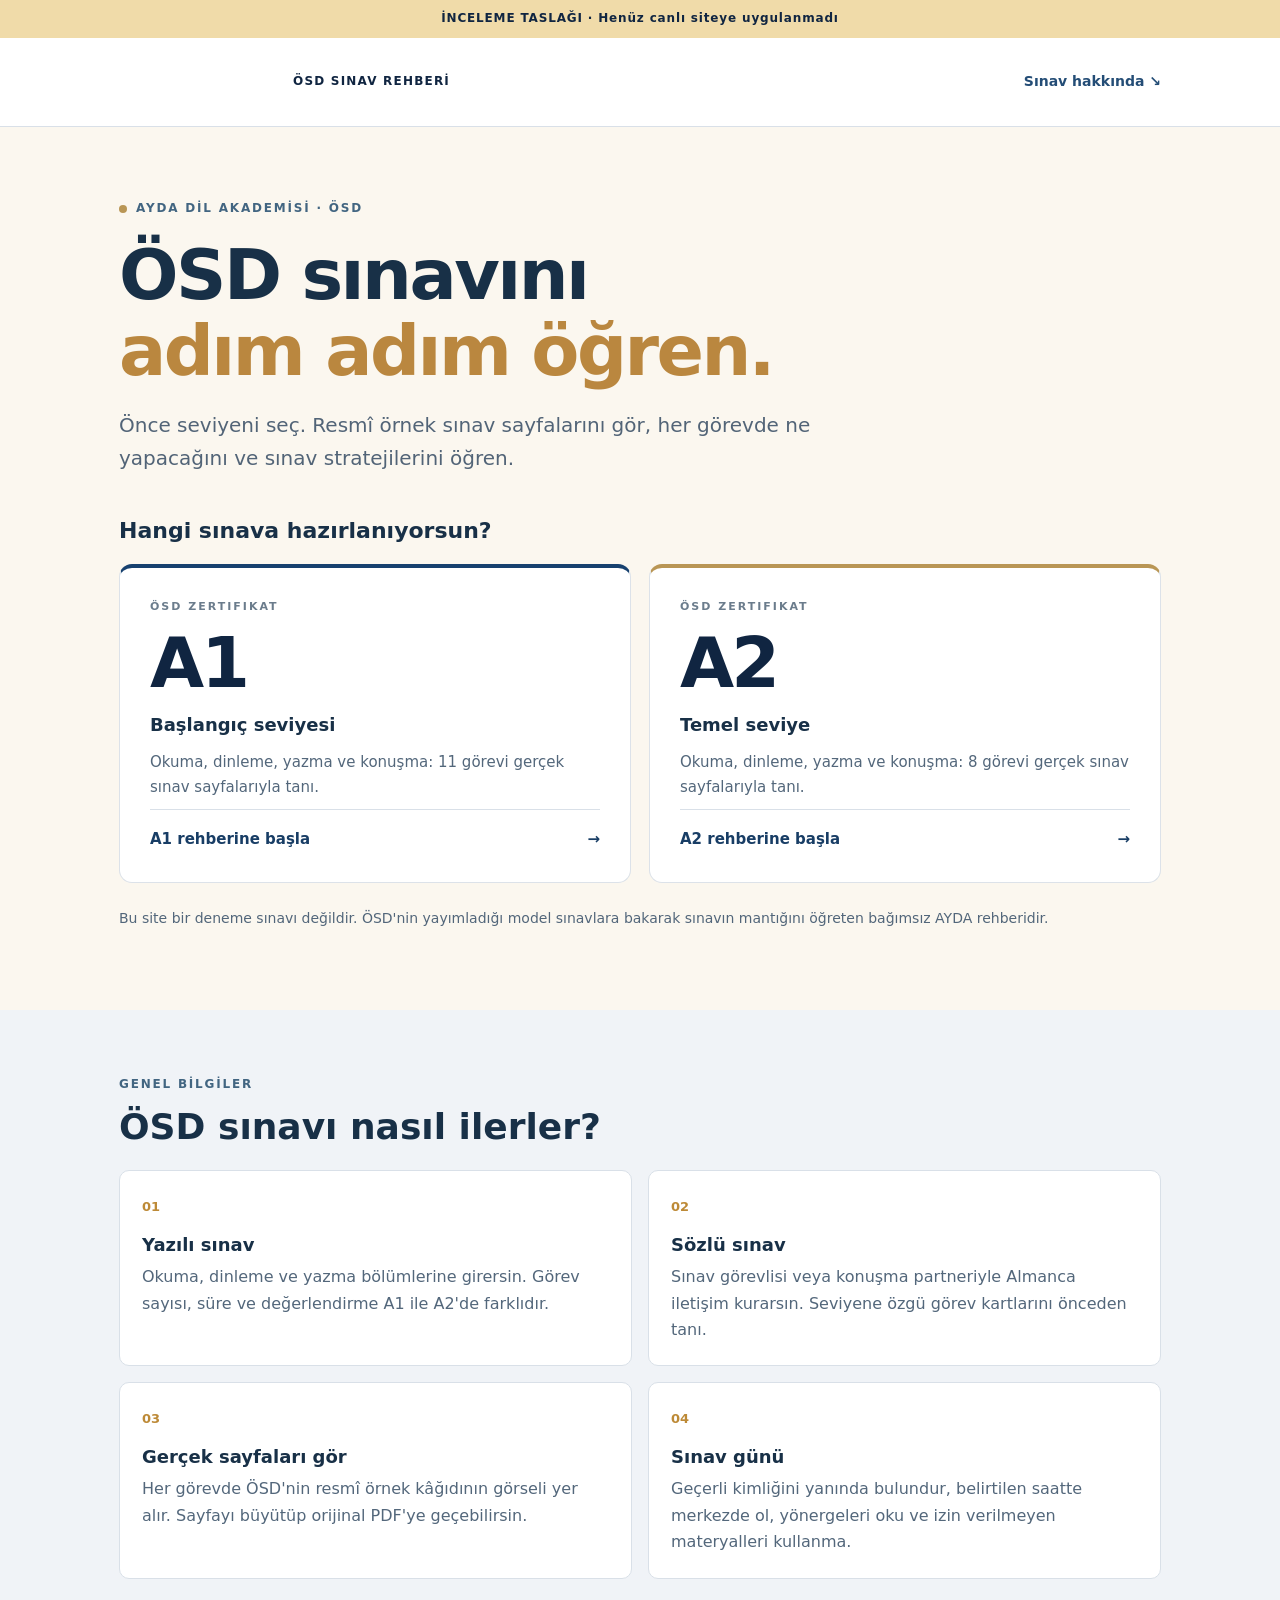
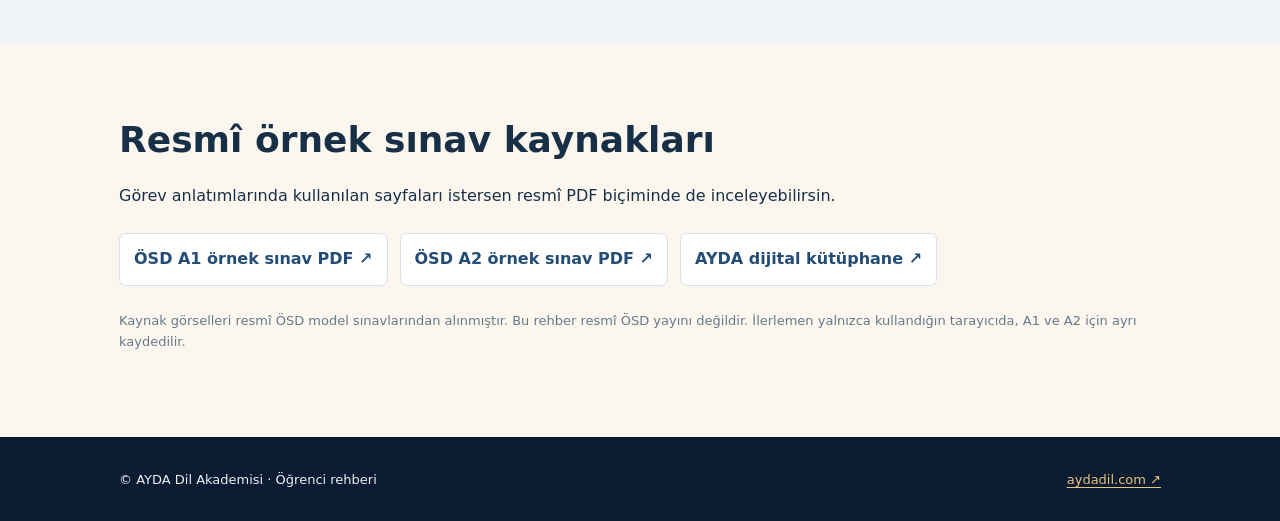
==== commit 30d2bcad: "Enable unpublished A1/A2 UX review files" ====
--- a/index.html
+++ b/index.html
@@ -1,6 +1,6 @@
 <!doctype html>
 <html lang="tr"><head><meta charset="utf-8"><meta name="viewport" content="width=device-width, initial-scale=1"><meta name="theme-color" content="#102541"><meta name="robots" content="noindex,nofollow"><meta name="description" content="AYDA Dil Akademisi ÖSD A1 ve ÖSD A2 sınav rehberleri; gerçek model sınav sayfaları, öğretmen açıklamaları, stratejiler ve sınav günü bilgileri."><title>ÖSD Sınav Rehberi · A1 &amp; A2 | AYDA Dil</title><link rel="stylesheet" href="landing.css"></head>
-<body><a class="skip" href="#main">İçeriğe geç</a><header class="sitehead"><div class="wrap headinner"><a class="brand" href="./" aria-label="AYDA sınav rehberi"><img src="assets/ayda-logo.png" width="154" height="52" alt="AYDA Dil Akademisi"><span>ÖSD SINAV REHBERİ</span></a><a class="headlink" href="#genel">Sınav hakkında <span aria-hidden="true">↘</span></a></div></header>
+<body><div style="background:#f0dba9;color:#102541;text-align:center;padding:9px 12px;font-size:12px;font-weight:800;letter-spacing:.07em">İNCELEME TASLAĞI · Henüz canlı siteye uygulanmadı</div><a class="skip" href="#main">İçeriğe geç</a><header class="sitehead"><div class="wrap headinner"><a class="brand" href="./" aria-label="AYDA sınav rehberi"><img src="assets/ayda-logo.png" width="154" height="52" alt="AYDA Dil Akademisi"><span>ÖSD SINAV REHBERİ</span></a><a class="headlink" href="#genel">Sınav hakkında <span aria-hidden="true">↘</span></a></div></header>
 <main id="main"><section class="hero wrap"><div class="eyebrow"><span class="dot"></span> AYDA DİL AKADEMİSİ · ÖSD</div><h1>ÖSD sınavını<br><em>adım adım öğren.</em></h1><p class="lead">Önce seviyeni seç. Resmî örnek sınav sayfalarını gör, her görevde ne yapacağını ve sınav stratejilerini öğren.</p><h2 class="level-title">Hangi sınava hazırlanıyorsun?</h2><div class="levels"><a class="level" href="a1/" aria-label="ÖSD A1 sınav rehberine git"><span class="level-meta">ÖSD ZERTIFIKAT</span><span class="level-num">A1</span><span class="level-des">Başlangıç seviyesi</span><span class="level-explain">Okuma, dinleme, yazma ve konuşma: 11 görevi gerçek sınav sayfalarıyla tanı.</span><span class="go">A1 rehberine başla <span aria-hidden="true">→</span></span></a><a class="level" href="a2/" aria-label="ÖSD A2 sınav rehberine git"><span class="level-meta">ÖSD ZERTIFIKAT</span><span class="level-num">A2</span><span class="level-des">Temel seviye</span><span class="level-explain">Okuma, dinleme, yazma ve konuşma: 8 görevi gerçek sınav sayfalarıyla tanı.</span><span class="go">A2 rehberine başla <span aria-hidden="true">→</span></span></a></div><p class="tip">Bu site bir deneme sınavı değildir. ÖSD'nin yayımladığı model sınavlara bakarak sınavın mantığını öğreten bağımsız AYDA rehberidir.</p></section>
 <section id="genel" class="info"><div class="wrap"><div class="eyebrow">GENEL BİLGİLER</div><h2>ÖSD sınavı nasıl ilerler?</h2><div class="info-grid"><article><span class="n">01</span><h3>Yazılı sınav</h3><p>Okuma, dinleme ve yazma bölümlerine girersin. Görev sayısı, süre ve değerlendirme A1 ile A2'de farklıdır.</p></article><article><span class="n">02</span><h3>Sözlü sınav</h3><p>Sınav görevlisi veya konuşma partneriyle Almanca iletişim kurarsın. Seviyene özgü görev kartlarını önceden tanı.</p></article><article><span class="n">03</span><h3>Gerçek sayfaları gör</h3><p>Her görevde ÖSD'nin resmî örnek kâğıdının görseli yer alır. Sayfayı büyütüp orijinal PDF'ye geçebilirsin.</p></article><article><span class="n">04</span><h3>Sınav günü</h3><p>Geçerli kimliğini yanında bulundur, belirtilen saatte merkezde ol, yönergeleri oku ve izin verilmeyen materyalleri kullanma.</p></article></div></div></section>
 <section class="resources wrap"><h2>Resmî örnek sınav kaynakları</h2><p>Görev anlatımlarında kullanılan sayfaları istersen resmî PDF biçiminde de inceleyebilirsin.</p><div class="resource-links"><a href="https://www.osd.at/wp-content/uploads/2024/04/za1_ms_hp_2024-04-10.pdf" target="_blank" rel="noopener">ÖSD A1 örnek sınav PDF ↗</a><a href="https://www.osd.at/wp-content/uploads/2023/07/ZA2-Modellsatz.pdf" target="_blank" rel="noopener">ÖSD A2 örnek sınav PDF ↗</a><a href="https://www.aydadil.com/bibliothek/" target="_blank" rel="noopener">AYDA dijital kütüphane ↗</a></div><p class="fine">Kaynak görselleri resmî ÖSD model sınavlarından alınmıştır. Bu rehber resmî ÖSD yayını değildir. İlerlemen yalnızca kullandığın tarayıcıda, A1 ve A2 için ayrı kaydedilir.</p></section></main><footer><div class="wrap footinner"><span>© AYDA Dil Akademisi · Öğrenci rehberi</span><a href="https://www.aydadil.com/" target="_blank" rel="noopener">aydadil.com ↗</a></div></footer><script>(function(){let h=decodeURIComponent(location.hash.slice(1));if(h==='a1'||h==='A1')location.replace('a1/');else if(h==='a2'||h==='A2')location.replace('a2/');else if(['lesen','horen','schreiben','sprechen','baslangic','kontrol','puanlama','sinav-gunu','sozlu-video','kaynaklar','cevaplar'].includes(h)||/^(lesen|horen|schreiben|sprechen)-\d+$/.test(h))location.replace('a1/#'+h);})();</script></body></html>
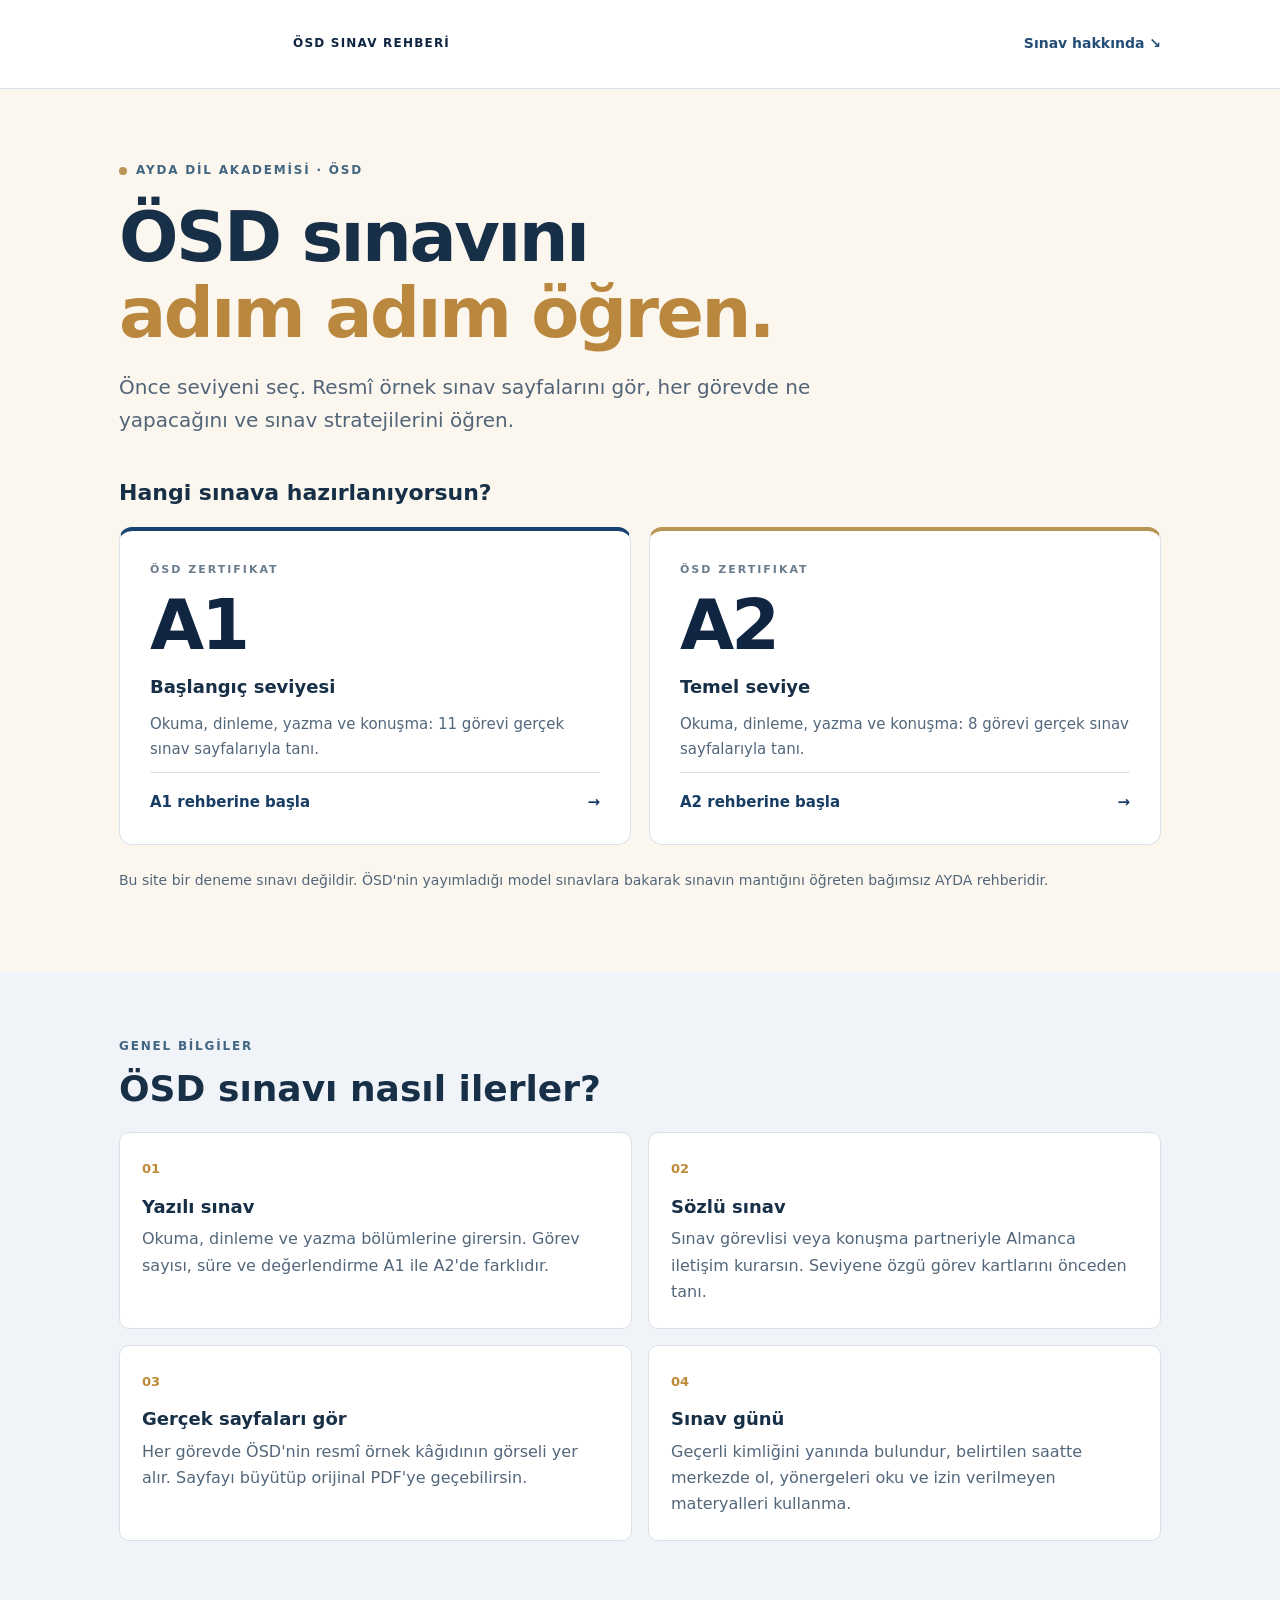
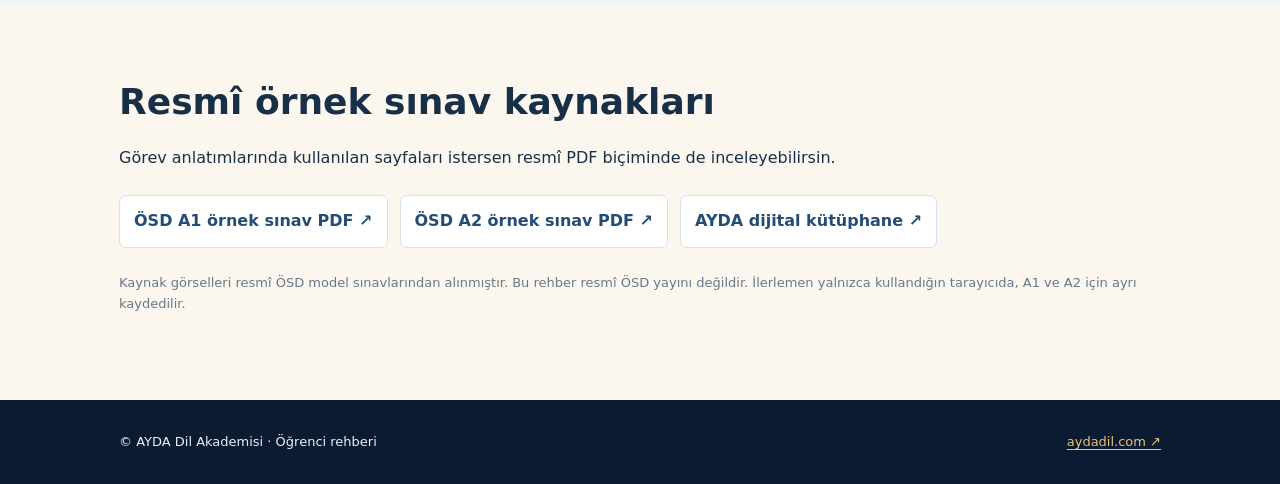
==== commit 55dd4e96: "Prepare approved UX version for live publication" ====
--- a/index.html
+++ b/index.html
@@ -1,6 +1,6 @@
 <!doctype html>
 <html lang="tr"><head><meta charset="utf-8"><meta name="viewport" content="width=device-width, initial-scale=1"><meta name="theme-color" content="#102541"><meta name="robots" content="noindex,nofollow"><meta name="description" content="AYDA Dil Akademisi ÖSD A1 ve ÖSD A2 sınav rehberleri; gerçek model sınav sayfaları, öğretmen açıklamaları, stratejiler ve sınav günü bilgileri."><title>ÖSD Sınav Rehberi · A1 &amp; A2 | AYDA Dil</title><link rel="stylesheet" href="landing.css"></head>
-<body><div style="background:#f0dba9;color:#102541;text-align:center;padding:9px 12px;font-size:12px;font-weight:800;letter-spacing:.07em">İNCELEME TASLAĞI · Henüz canlı siteye uygulanmadı</div><a class="skip" href="#main">İçeriğe geç</a><header class="sitehead"><div class="wrap headinner"><a class="brand" href="./" aria-label="AYDA sınav rehberi"><img src="assets/ayda-logo.png" width="154" height="52" alt="AYDA Dil Akademisi"><span>ÖSD SINAV REHBERİ</span></a><a class="headlink" href="#genel">Sınav hakkında <span aria-hidden="true">↘</span></a></div></header>
+<body><a class="skip" href="#main">İçeriğe geç</a><header class="sitehead"><div class="wrap headinner"><a class="brand" href="./" aria-label="AYDA sınav rehberi"><img src="assets/ayda-logo.png" width="154" height="52" alt="AYDA Dil Akademisi"><span>ÖSD SINAV REHBERİ</span></a><a class="headlink" href="#genel">Sınav hakkında <span aria-hidden="true">↘</span></a></div></header>
 <main id="main"><section class="hero wrap"><div class="eyebrow"><span class="dot"></span> AYDA DİL AKADEMİSİ · ÖSD</div><h1>ÖSD sınavını<br><em>adım adım öğren.</em></h1><p class="lead">Önce seviyeni seç. Resmî örnek sınav sayfalarını gör, her görevde ne yapacağını ve sınav stratejilerini öğren.</p><h2 class="level-title">Hangi sınava hazırlanıyorsun?</h2><div class="levels"><a class="level" href="a1/" aria-label="ÖSD A1 sınav rehberine git"><span class="level-meta">ÖSD ZERTIFIKAT</span><span class="level-num">A1</span><span class="level-des">Başlangıç seviyesi</span><span class="level-explain">Okuma, dinleme, yazma ve konuşma: 11 görevi gerçek sınav sayfalarıyla tanı.</span><span class="go">A1 rehberine başla <span aria-hidden="true">→</span></span></a><a class="level" href="a2/" aria-label="ÖSD A2 sınav rehberine git"><span class="level-meta">ÖSD ZERTIFIKAT</span><span class="level-num">A2</span><span class="level-des">Temel seviye</span><span class="level-explain">Okuma, dinleme, yazma ve konuşma: 8 görevi gerçek sınav sayfalarıyla tanı.</span><span class="go">A2 rehberine başla <span aria-hidden="true">→</span></span></a></div><p class="tip">Bu site bir deneme sınavı değildir. ÖSD'nin yayımladığı model sınavlara bakarak sınavın mantığını öğreten bağımsız AYDA rehberidir.</p></section>
 <section id="genel" class="info"><div class="wrap"><div class="eyebrow">GENEL BİLGİLER</div><h2>ÖSD sınavı nasıl ilerler?</h2><div class="info-grid"><article><span class="n">01</span><h3>Yazılı sınav</h3><p>Okuma, dinleme ve yazma bölümlerine girersin. Görev sayısı, süre ve değerlendirme A1 ile A2'de farklıdır.</p></article><article><span class="n">02</span><h3>Sözlü sınav</h3><p>Sınav görevlisi veya konuşma partneriyle Almanca iletişim kurarsın. Seviyene özgü görev kartlarını önceden tanı.</p></article><article><span class="n">03</span><h3>Gerçek sayfaları gör</h3><p>Her görevde ÖSD'nin resmî örnek kâğıdının görseli yer alır. Sayfayı büyütüp orijinal PDF'ye geçebilirsin.</p></article><article><span class="n">04</span><h3>Sınav günü</h3><p>Geçerli kimliğini yanında bulundur, belirtilen saatte merkezde ol, yönergeleri oku ve izin verilmeyen materyalleri kullanma.</p></article></div></div></section>
 <section class="resources wrap"><h2>Resmî örnek sınav kaynakları</h2><p>Görev anlatımlarında kullanılan sayfaları istersen resmî PDF biçiminde de inceleyebilirsin.</p><div class="resource-links"><a href="https://www.osd.at/wp-content/uploads/2024/04/za1_ms_hp_2024-04-10.pdf" target="_blank" rel="noopener">ÖSD A1 örnek sınav PDF ↗</a><a href="https://www.osd.at/wp-content/uploads/2023/07/ZA2-Modellsatz.pdf" target="_blank" rel="noopener">ÖSD A2 örnek sınav PDF ↗</a><a href="https://www.aydadil.com/bibliothek/" target="_blank" rel="noopener">AYDA dijital kütüphane ↗</a></div><p class="fine">Kaynak görselleri resmî ÖSD model sınavlarından alınmıştır. Bu rehber resmî ÖSD yayını değildir. İlerlemen yalnızca kullandığın tarayıcıda, A1 ve A2 için ayrı kaydedilir.</p></section></main><footer><div class="wrap footinner"><span>© AYDA Dil Akademisi · Öğrenci rehberi</span><a href="https://www.aydadil.com/" target="_blank" rel="noopener">aydadil.com ↗</a></div></footer><script>(function(){let h=decodeURIComponent(location.hash.slice(1));if(h==='a1'||h==='A1')location.replace('a1/');else if(h==='a2'||h==='A2')location.replace('a2/');else if(['lesen','horen','schreiben','sprechen','baslangic','kontrol','puanlama','sinav-gunu','sozlu-video','kaynaklar','cevaplar'].includes(h)||/^(lesen|horen|schreiben|sprechen)-\d+$/.test(h))location.replace('a1/#'+h);})();</script></body></html>
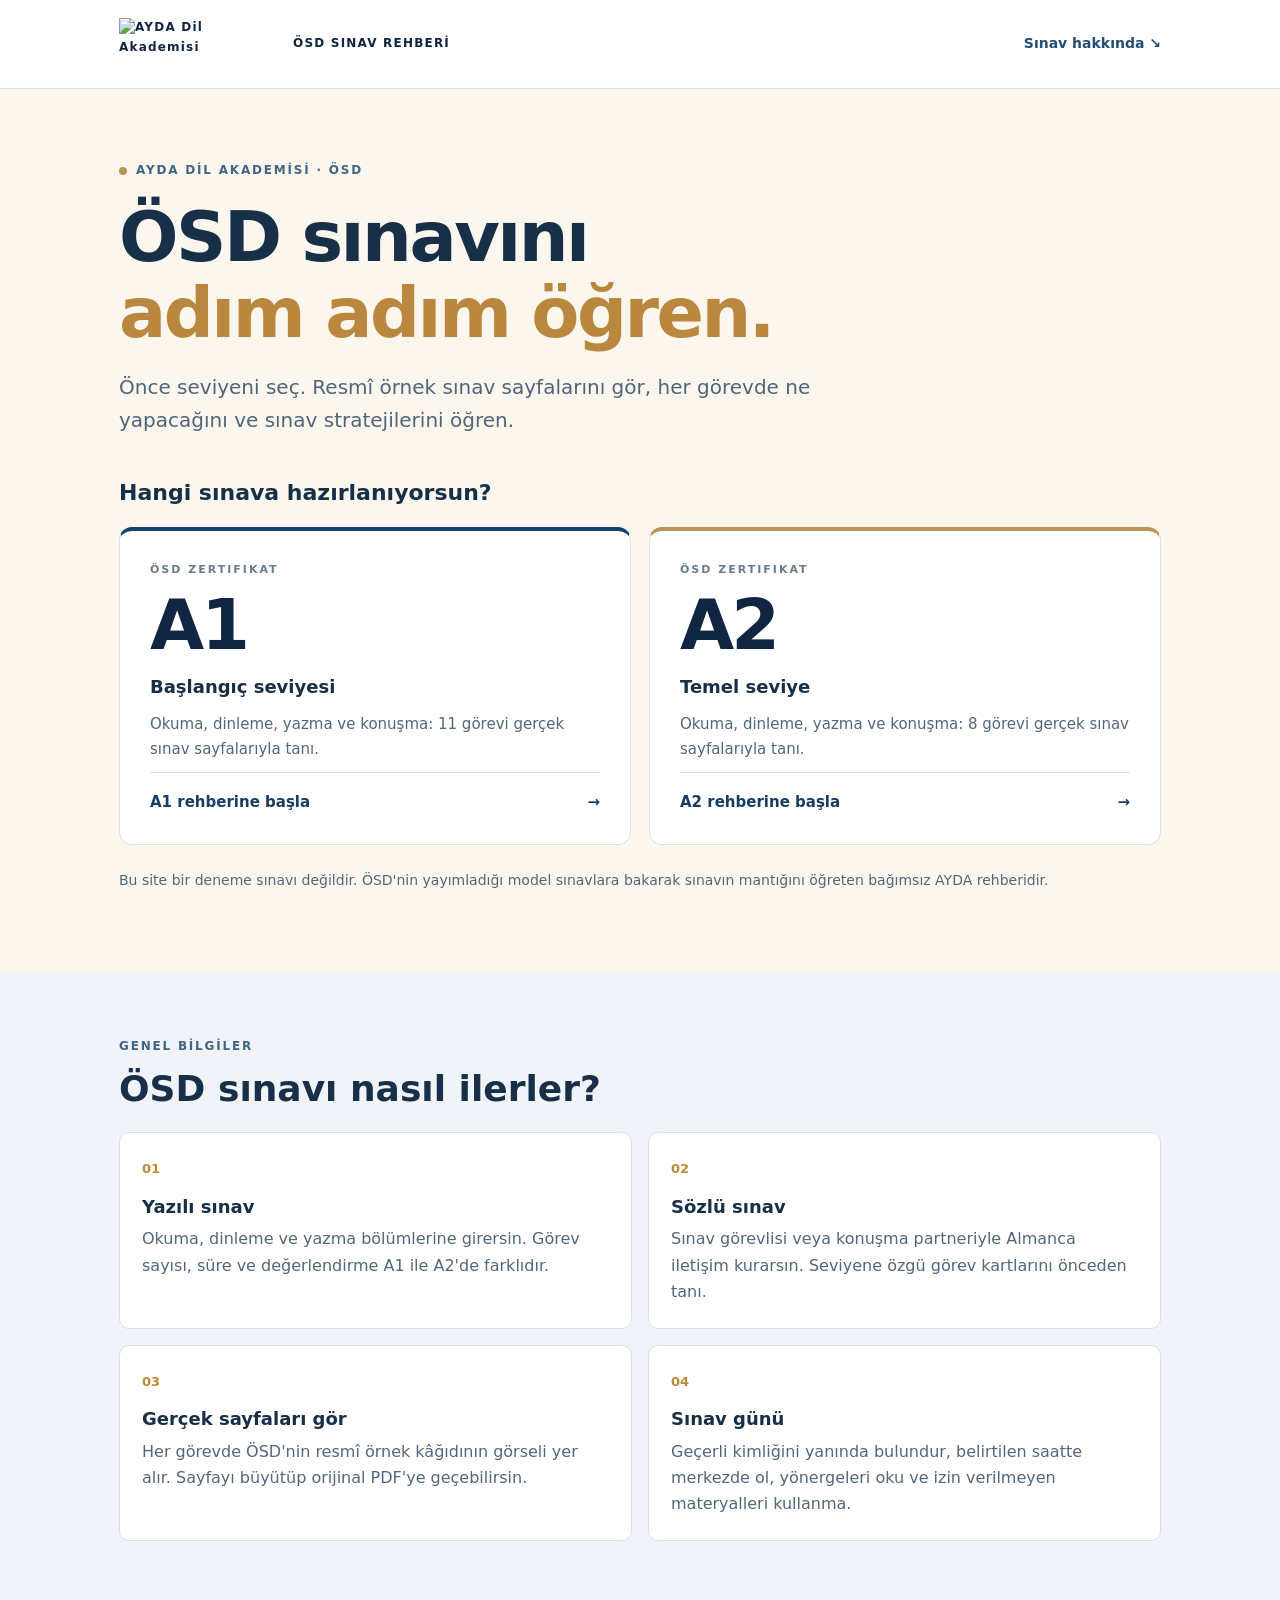
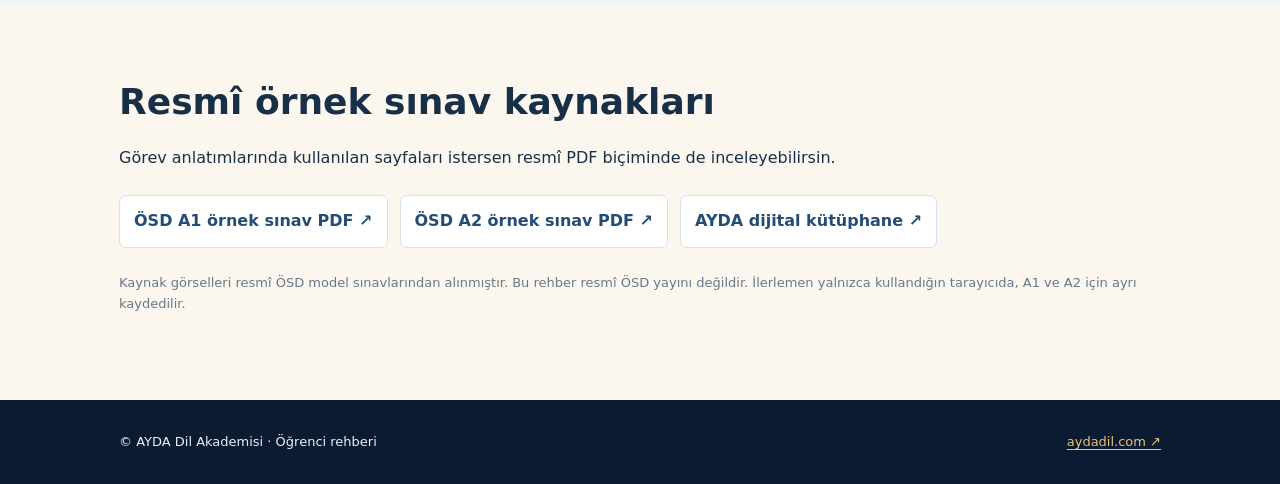
==== commit bca6b153: "G7 use approved official AYDA logo on index.html" ====
--- a/index.html
+++ b/index.html
@@ -1,6 +1,6 @@
 <!doctype html>
 <html lang="tr"><head><meta charset="utf-8"><meta name="viewport" content="width=device-width, initial-scale=1"><meta name="theme-color" content="#102541"><meta name="robots" content="noindex,nofollow"><meta name="description" content="AYDA Dil Akademisi ÖSD A1 ve ÖSD A2 sınav rehberleri; gerçek model sınav sayfaları, öğretmen açıklamaları, stratejiler ve sınav günü bilgileri."><title>ÖSD Sınav Rehberi · A1 &amp; A2 | AYDA Dil</title><link rel="stylesheet" href="landing.css"></head>
-<body><a class="skip" href="#main">İçeriğe geç</a><header class="sitehead"><div class="wrap headinner"><a class="brand" href="./" aria-label="AYDA sınav rehberi"><img src="assets/ayda-logo.png" width="154" height="52" alt="AYDA Dil Akademisi"><span>ÖSD SINAV REHBERİ</span></a><a class="headlink" href="#genel">Sınav hakkında <span aria-hidden="true">↘</span></a></div></header>
+<body><a class="skip" href="#main">İçeriğe geç</a><header class="sitehead"><div class="wrap headinner"><a class="brand" href="./" aria-label="AYDA sınav rehberi"><img src="https://www.aydadil.com/wp-content/uploads/2026/10/ayda-home-v89-baa791945bb954a30b.png" width="154" height="52" alt="AYDA Dil Akademisi"><span>ÖSD SINAV REHBERİ</span></a><a class="headlink" href="#genel">Sınav hakkında <span aria-hidden="true">↘</span></a></div></header>
 <main id="main"><section class="hero wrap"><div class="eyebrow"><span class="dot"></span> AYDA DİL AKADEMİSİ · ÖSD</div><h1>ÖSD sınavını<br><em>adım adım öğren.</em></h1><p class="lead">Önce seviyeni seç. Resmî örnek sınav sayfalarını gör, her görevde ne yapacağını ve sınav stratejilerini öğren.</p><h2 class="level-title">Hangi sınava hazırlanıyorsun?</h2><div class="levels"><a class="level" href="a1/" aria-label="ÖSD A1 sınav rehberine git"><span class="level-meta">ÖSD ZERTIFIKAT</span><span class="level-num">A1</span><span class="level-des">Başlangıç seviyesi</span><span class="level-explain">Okuma, dinleme, yazma ve konuşma: 11 görevi gerçek sınav sayfalarıyla tanı.</span><span class="go">A1 rehberine başla <span aria-hidden="true">→</span></span></a><a class="level" href="a2/" aria-label="ÖSD A2 sınav rehberine git"><span class="level-meta">ÖSD ZERTIFIKAT</span><span class="level-num">A2</span><span class="level-des">Temel seviye</span><span class="level-explain">Okuma, dinleme, yazma ve konuşma: 8 görevi gerçek sınav sayfalarıyla tanı.</span><span class="go">A2 rehberine başla <span aria-hidden="true">→</span></span></a></div><p class="tip">Bu site bir deneme sınavı değildir. ÖSD'nin yayımladığı model sınavlara bakarak sınavın mantığını öğreten bağımsız AYDA rehberidir.</p></section>
 <section id="genel" class="info"><div class="wrap"><div class="eyebrow">GENEL BİLGİLER</div><h2>ÖSD sınavı nasıl ilerler?</h2><div class="info-grid"><article><span class="n">01</span><h3>Yazılı sınav</h3><p>Okuma, dinleme ve yazma bölümlerine girersin. Görev sayısı, süre ve değerlendirme A1 ile A2'de farklıdır.</p></article><article><span class="n">02</span><h3>Sözlü sınav</h3><p>Sınav görevlisi veya konuşma partneriyle Almanca iletişim kurarsın. Seviyene özgü görev kartlarını önceden tanı.</p></article><article><span class="n">03</span><h3>Gerçek sayfaları gör</h3><p>Her görevde ÖSD'nin resmî örnek kâğıdının görseli yer alır. Sayfayı büyütüp orijinal PDF'ye geçebilirsin.</p></article><article><span class="n">04</span><h3>Sınav günü</h3><p>Geçerli kimliğini yanında bulundur, belirtilen saatte merkezde ol, yönergeleri oku ve izin verilmeyen materyalleri kullanma.</p></article></div></div></section>
 <section class="resources wrap"><h2>Resmî örnek sınav kaynakları</h2><p>Görev anlatımlarında kullanılan sayfaları istersen resmî PDF biçiminde de inceleyebilirsin.</p><div class="resource-links"><a href="https://www.osd.at/wp-content/uploads/2024/04/za1_ms_hp_2024-04-10.pdf" target="_blank" rel="noopener">ÖSD A1 örnek sınav PDF ↗</a><a href="https://www.osd.at/wp-content/uploads/2023/07/ZA2-Modellsatz.pdf" target="_blank" rel="noopener">ÖSD A2 örnek sınav PDF ↗</a><a href="https://www.aydadil.com/bibliothek/" target="_blank" rel="noopener">AYDA dijital kütüphane ↗</a></div><p class="fine">Kaynak görselleri resmî ÖSD model sınavlarından alınmıştır. Bu rehber resmî ÖSD yayını değildir. İlerlemen yalnızca kullandığın tarayıcıda, A1 ve A2 için ayrı kaydedilir.</p></section></main><footer><div class="wrap footinner"><span>© AYDA Dil Akademisi · Öğrenci rehberi</span><a href="https://www.aydadil.com/" target="_blank" rel="noopener">aydadil.com ↗</a></div></footer><script>(function(){let h=decodeURIComponent(location.hash.slice(1));if(h==='a1'||h==='A1')location.replace('a1/');else if(h==='a2'||h==='A2')location.replace('a2/');else if(['lesen','horen','schreiben','sprechen','baslangic','kontrol','puanlama','sinav-gunu','sozlu-video','kaynaklar','cevaplar'].includes(h)||/^(lesen|horen|schreiben|sprechen)-\d+$/.test(h))location.replace('a1/#'+h);})();</script></body></html>
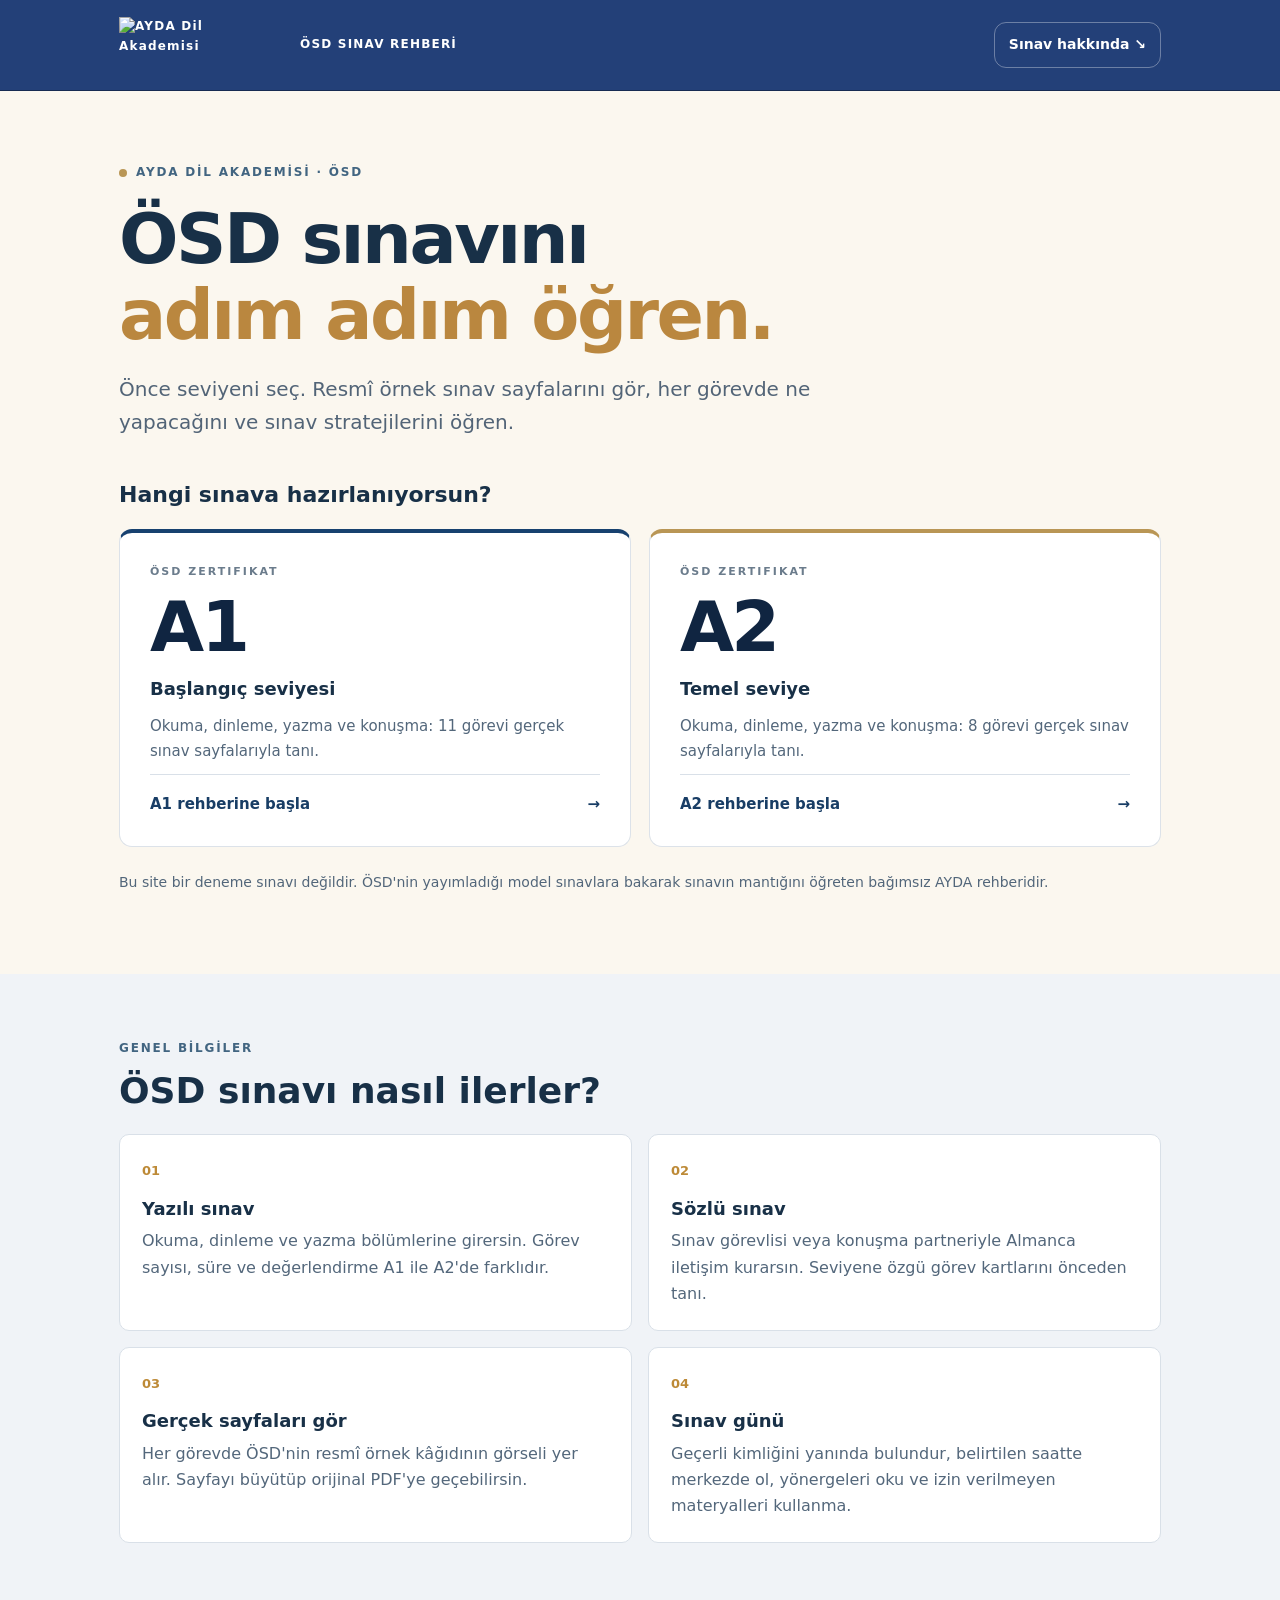
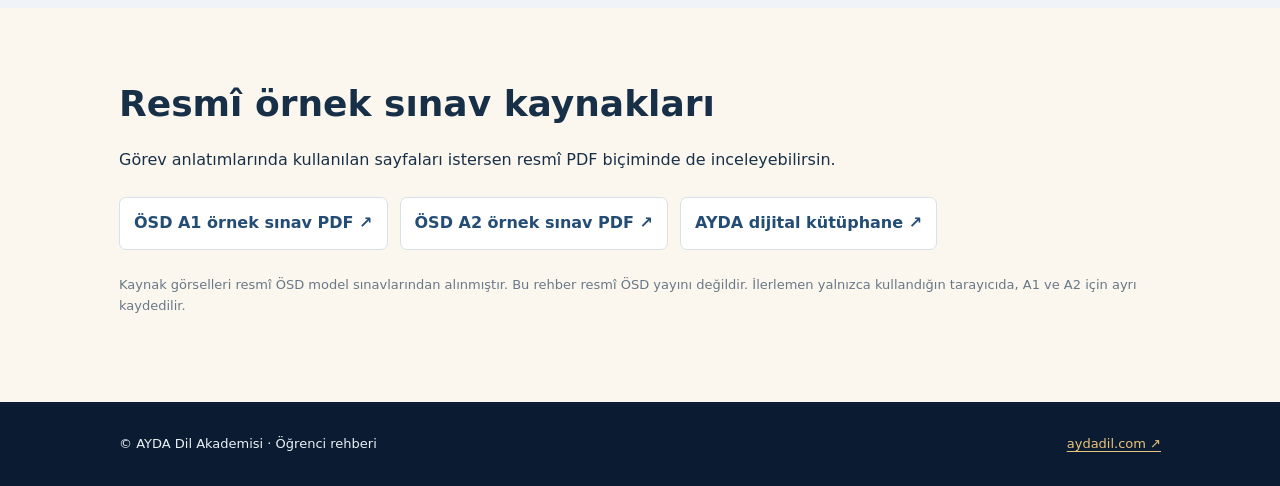
==== commit 05dc0655: "G7 fix invisible white-on-white official logo with inline critical navy header and cache-busted styl" ====
--- a/index.html
+++ b/index.html
@@ -1,5 +1,14 @@
 <!doctype html>
-<html lang="tr"><head><meta charset="utf-8"><meta name="viewport" content="width=device-width, initial-scale=1"><meta name="theme-color" content="#102541"><meta name="robots" content="noindex,nofollow"><meta name="description" content="AYDA Dil Akademisi ÖSD A1 ve ÖSD A2 sınav rehberleri; gerçek model sınav sayfaları, öğretmen açıklamaları, stratejiler ve sınav günü bilgileri."><title>ÖSD Sınav Rehberi · A1 &amp; A2 | AYDA Dil</title><link rel="stylesheet" href="landing.css"></head>
+<html lang="tr"><head><meta charset="utf-8"><meta name="viewport" content="width=device-width, initial-scale=1"><meta name="theme-color" content="#102541"><meta name="robots" content="noindex,nofollow"><meta name="description" content="AYDA Dil Akademisi ÖSD A1 ve ÖSD A2 sınav rehberleri; gerçek model sınav sayfaları, öğretmen açıklamaları, stratejiler ve sınav günü bilgileri."><title>ÖSD Sınav Rehberi · A1 &amp; A2 | AYDA Dil</title><link rel="stylesheet" href="landing.css?v=g7-logo-20261020">
+<style id="g7-logo-critical">
+.sitehead{background:#234078!important;border-bottom:1px solid #172b52!important}
+.sitehead .headinner{display:flex;align-items:center;justify-content:space-between;min-height:90px;gap:16px}
+.sitehead .brand{display:flex!important;align-items:center!important;gap:16px!important;color:#fff!important;text-decoration:none}
+.sitehead .brand img{display:block!important;visibility:visible!important;opacity:1!important;flex:0 0 165px!important;width:165px!important;max-width:45vw!important;height:auto!important;object-fit:contain!important}
+.sitehead .brand span{color:#fff!important}
+.sitehead .headlink{color:#fff!important;border:1px solid #ffffff55;border-radius:12px;padding:10px 14px;text-decoration:none}
+@media(max-width:650px){.sitehead .headinner{min-height:74px;gap:8px}.sitehead .brand img{width:115px!important;flex-basis:115px!important}.sitehead .brand{gap:9px!important}.sitehead .brand span{font-size:10px!important}.sitehead .headlink{padding:8px;font-size:11px}}
+</style></head>
 <body><a class="skip" href="#main">İçeriğe geç</a><header class="sitehead"><div class="wrap headinner"><a class="brand" href="./" aria-label="AYDA sınav rehberi"><img src="https://www.aydadil.com/wp-content/uploads/2026/10/ayda-home-v89-baa791945bb954a30b.png" width="154" height="52" alt="AYDA Dil Akademisi"><span>ÖSD SINAV REHBERİ</span></a><a class="headlink" href="#genel">Sınav hakkında <span aria-hidden="true">↘</span></a></div></header>
 <main id="main"><section class="hero wrap"><div class="eyebrow"><span class="dot"></span> AYDA DİL AKADEMİSİ · ÖSD</div><h1>ÖSD sınavını<br><em>adım adım öğren.</em></h1><p class="lead">Önce seviyeni seç. Resmî örnek sınav sayfalarını gör, her görevde ne yapacağını ve sınav stratejilerini öğren.</p><h2 class="level-title">Hangi sınava hazırlanıyorsun?</h2><div class="levels"><a class="level" href="a1/" aria-label="ÖSD A1 sınav rehberine git"><span class="level-meta">ÖSD ZERTIFIKAT</span><span class="level-num">A1</span><span class="level-des">Başlangıç seviyesi</span><span class="level-explain">Okuma, dinleme, yazma ve konuşma: 11 görevi gerçek sınav sayfalarıyla tanı.</span><span class="go">A1 rehberine başla <span aria-hidden="true">→</span></span></a><a class="level" href="a2/" aria-label="ÖSD A2 sınav rehberine git"><span class="level-meta">ÖSD ZERTIFIKAT</span><span class="level-num">A2</span><span class="level-des">Temel seviye</span><span class="level-explain">Okuma, dinleme, yazma ve konuşma: 8 görevi gerçek sınav sayfalarıyla tanı.</span><span class="go">A2 rehberine başla <span aria-hidden="true">→</span></span></a></div><p class="tip">Bu site bir deneme sınavı değildir. ÖSD'nin yayımladığı model sınavlara bakarak sınavın mantığını öğreten bağımsız AYDA rehberidir.</p></section>
 <section id="genel" class="info"><div class="wrap"><div class="eyebrow">GENEL BİLGİLER</div><h2>ÖSD sınavı nasıl ilerler?</h2><div class="info-grid"><article><span class="n">01</span><h3>Yazılı sınav</h3><p>Okuma, dinleme ve yazma bölümlerine girersin. Görev sayısı, süre ve değerlendirme A1 ile A2'de farklıdır.</p></article><article><span class="n">02</span><h3>Sözlü sınav</h3><p>Sınav görevlisi veya konuşma partneriyle Almanca iletişim kurarsın. Seviyene özgü görev kartlarını önceden tanı.</p></article><article><span class="n">03</span><h3>Gerçek sayfaları gör</h3><p>Her görevde ÖSD'nin resmî örnek kâğıdının görseli yer alır. Sayfayı büyütüp orijinal PDF'ye geçebilirsin.</p></article><article><span class="n">04</span><h3>Sınav günü</h3><p>Geçerli kimliğini yanında bulundur, belirtilen saatte merkezde ol, yönergeleri oku ve izin verilmeyen materyalleri kullanma.</p></article></div></div></section>
--- a/landing.css
+++ b/landing.css
@@ -1 +1,7 @@
-:root{--navy:#102541;--night:#0b1b31;--gold:#e8c37b;--paper:#fbf7ef;--ink:#183047;--muted:#53677b;--line:#d9e0e8}*{box-sizing:border-box}html{scroll-behavior:smooth}body{margin:0;font:16px/1.65 system-ui,-apple-system,"Segoe UI",sans-serif;color:var(--ink);background:var(--paper)}a{color:#244d76;text-underline-offset:3px}a:focus-visible{outline:3px solid #bd8a37;outline-offset:4px}.wrap{max-width:1090px;margin:auto;padding-left:24px;padding-right:24px}.sitehead{background:#fff;border-bottom:1px solid var(--line)}.headinner{min-height:88px;display:flex;align-items:center;justify-content:space-between;gap:16px}.brand{display:flex;align-items:center;gap:20px;text-decoration:none;color:var(--navy);font-size:12px;letter-spacing:1.2px;font-weight:800}.brand img{width:154px;height:auto}.headlink{font-weight:700;text-decoration:none;font-size:14px}.skip{position:absolute;top:-70px;z-index:10;background:#fff;padding:8px}.skip:focus{top:3px}.hero{padding-top:72px;padding-bottom:66px}.eyebrow{font-size:12px;font-weight:800;letter-spacing:1.8px;color:#426581;display:flex;align-items:center;gap:9px}.dot{width:8px;height:8px;border-radius:50%;background:#b99655}.hero h1{font-size:clamp(39px,6vw,70px);line-height:1.09;letter-spacing:-2.5px;margin:18px 0}.hero h1 em{font-style:normal;color:#ba873f}.lead{font-size:20px;color:#526477;max-width:780px}.level-title{font-size:22px;margin:38px 0 15px}.levels{display:grid;grid-template-columns:1fr 1fr;gap:18px}.level{display:flex;flex-direction:column;gap:10px;background:#fff;border:1px solid #dce2e9;border-radius:13px;padding:30px;color:var(--ink);text-decoration:none;min-height:305px;transition:transform .15s,box-shadow .15s}.level:hover{transform:translateY(-3px);box-shadow:0 12px 25px #10254116}.level:nth-child(2){border-top:4px solid #b99655}.level:nth-child(1){border-top:4px solid #17416f}.level-meta{font-size:11px;letter-spacing:2px;font-weight:800;color:#6b7c8c}.level-num{font-size:70px;line-height:1.05;font-weight:850;letter-spacing:-3px;color:var(--navy)}.level-des{font-size:18px;font-weight:800}.level-explain{color:var(--muted);font-size:15px}.go{font-size:15px;font-weight:800;margin-top:auto;padding-top:17px;display:flex;justify-content:space-between;border-top:1px solid var(--line);color:#183d65}.tip{margin-top:24px;font-size:14px;color:#52667a}.info{background:#f0f3f7;padding:65px 0}.info h2,.resources h2{font-size:clamp(25px,3.5vw,36px);margin:10px 0 22px;line-height:1.2}.info-grid{display:grid;grid-template-columns:repeat(2,1fr);gap:16px}.info-grid article{background:#fff;border:1px solid var(--line);border-radius:10px;padding:22px}.info-grid h3{font-size:18px;margin:10px 0 5px}.info-grid p{color:var(--muted);margin:0}.n{font-size:13px;color:#bd8a37;font-weight:800}.resources{padding-top:64px;padding-bottom:72px}.resource-links{display:flex;gap:12px;flex-wrap:wrap;margin:24px 0}.resource-links a{background:#fff;border:1px solid #d8e0e9;border-radius:7px;padding:12px 14px;font-weight:650;text-decoration:none}.fine{color:#697887;font-size:13px}footer{background:var(--night);color:#eaf0f5}.footinner{min-height:84px;display:flex;justify-content:space-between;align-items:center;gap:12px;font-size:13px}footer a{color:var(--gold)}@media(max-width:720px){.wrap{padding-left:18px;padding-right:18px}.headinner{min-height:72px}.brand{font-size:10px;gap:8px}.brand img{width:115px}.headlink{font-size:12px}.hero{padding-top:35px;padding-bottom:38px}.hero h1{letter-spacing:-1.5px}.lead{font-size:17px}.levels,.info-grid{grid-template-columns:1fr}.level{padding:23px;min-height:265px}.level-num{font-size:65px}.info{padding:42px 0}.resource-links{flex-direction:column}.resource-links a{display:block}.footinner{min-height:84px;flex-direction:column;justify-content:center}}@media(prefers-reduced-motion:reduce){html{scroll-behavior:auto}.level{transition:none}}+:root{--navy:#102541;--night:#0b1b31;--gold:#e8c37b;--paper:#fbf7ef;--ink:#183047;--muted:#53677b;--line:#d9e0e8}*{box-sizing:border-box}html{scroll-behavior:smooth}body{margin:0;font:16px/1.65 system-ui,-apple-system,"Segoe UI",sans-serif;color:var(--ink);background:var(--paper)}a{color:#244d76;text-underline-offset:3px}a:focus-visible{outline:3px solid #bd8a37;outline-offset:4px}.wrap{max-width:1090px;margin:auto;padding-left:24px;padding-right:24px}.sitehead{background:#fff;border-bottom:1px solid var(--line)}.headinner{min-height:88px;display:flex;align-items:center;justify-content:space-between;gap:16px}.brand{display:flex;align-items:center;gap:20px;text-decoration:none;color:var(--navy);font-size:12px;letter-spacing:1.2px;font-weight:800}.brand img{width:154px;height:auto}.headlink{font-weight:700;text-decoration:none;font-size:14px}.skip{position:absolute;top:-70px;z-index:10;background:#fff;padding:8px}.skip:focus{top:3px}.hero{padding-top:72px;padding-bottom:66px}.eyebrow{font-size:12px;font-weight:800;letter-spacing:1.8px;color:#426581;display:flex;align-items:center;gap:9px}.dot{width:8px;height:8px;border-radius:50%;background:#b99655}.hero h1{font-size:clamp(39px,6vw,70px);line-height:1.09;letter-spacing:-2.5px;margin:18px 0}.hero h1 em{font-style:normal;color:#ba873f}.lead{font-size:20px;color:#526477;max-width:780px}.level-title{font-size:22px;margin:38px 0 15px}.levels{display:grid;grid-template-columns:1fr 1fr;gap:18px}.level{display:flex;flex-direction:column;gap:10px;background:#fff;border:1px solid #dce2e9;border-radius:13px;padding:30px;color:var(--ink);text-decoration:none;min-height:305px;transition:transform .15s,box-shadow .15s}.level:hover{transform:translateY(-3px);box-shadow:0 12px 25px #10254116}.level:nth-child(2){border-top:4px solid #b99655}.level:nth-child(1){border-top:4px solid #17416f}.level-meta{font-size:11px;letter-spacing:2px;font-weight:800;color:#6b7c8c}.level-num{font-size:70px;line-height:1.05;font-weight:850;letter-spacing:-3px;color:var(--navy)}.level-des{font-size:18px;font-weight:800}.level-explain{color:var(--muted);font-size:15px}.go{font-size:15px;font-weight:800;margin-top:auto;padding-top:17px;display:flex;justify-content:space-between;border-top:1px solid var(--line);color:#183d65}.tip{margin-top:24px;font-size:14px;color:#52667a}.info{background:#f0f3f7;padding:65px 0}.info h2,.resources h2{font-size:clamp(25px,3.5vw,36px);margin:10px 0 22px;line-height:1.2}.info-grid{display:grid;grid-template-columns:repeat(2,1fr);gap:16px}.info-grid article{background:#fff;border:1px solid var(--line);border-radius:10px;padding:22px}.info-grid h3{font-size:18px;margin:10px 0 5px}.info-grid p{color:var(--muted);margin:0}.n{font-size:13px;color:#bd8a37;font-weight:800}.resources{padding-top:64px;padding-bottom:72px}.resource-links{display:flex;gap:12px;flex-wrap:wrap;margin:24px 0}.resource-links a{background:#fff;border:1px solid #d8e0e9;border-radius:7px;padding:12px 14px;font-weight:650;text-decoration:none}.fine{color:#697887;font-size:13px}footer{background:var(--night);color:#eaf0f5}.footinner{min-height:84px;display:flex;justify-content:space-between;align-items:center;gap:12px;font-size:13px}footer a{color:var(--gold)}@media(max-width:720px){.wrap{padding-left:18px;padding-right:18px}.headinner{min-height:72px}.brand{font-size:10px;gap:8px}.brand img{width:115px}.headlink{font-size:12px}.hero{padding-top:35px;padding-bottom:38px}.hero h1{letter-spacing:-1.5px}.lead{font-size:17px}.levels,.info-grid{grid-template-columns:1fr}.level{padding:23px;min-height:265px}.level-num{font-size:65px}.info{padding:42px 0}.resource-links{flex-direction:column}.resource-links a{display:block}.footinner{min-height:84px;flex-direction:column;justify-content:center}}@media(prefers-reduced-motion:reduce){html{scroll-behavior:auto}.level{transition:none}}
+/* G7 - AYDA approved official logo contrast and corporate header */
+.sitehead{background:#234078!important;border-color:#172b52!important}
+.sitehead .brand{color:#fff!important}
+.sitehead .brand img{display:block!important;width:165px!important;max-width:45vw!important;height:auto!important;object-fit:contain!important}
+.sitehead .headlink{color:#fff!important;border:1px solid #ffffff55;border-radius:11px;padding:9px 14px}
+@media(max-width:620px){.sitehead .brand{gap:10px!important}.sitehead .brand img{width:115px!important}.sitehead .brand{font-size:10px!important}.sitehead .headlink{font-size:11px!important;padding:8px 10px!important}}
